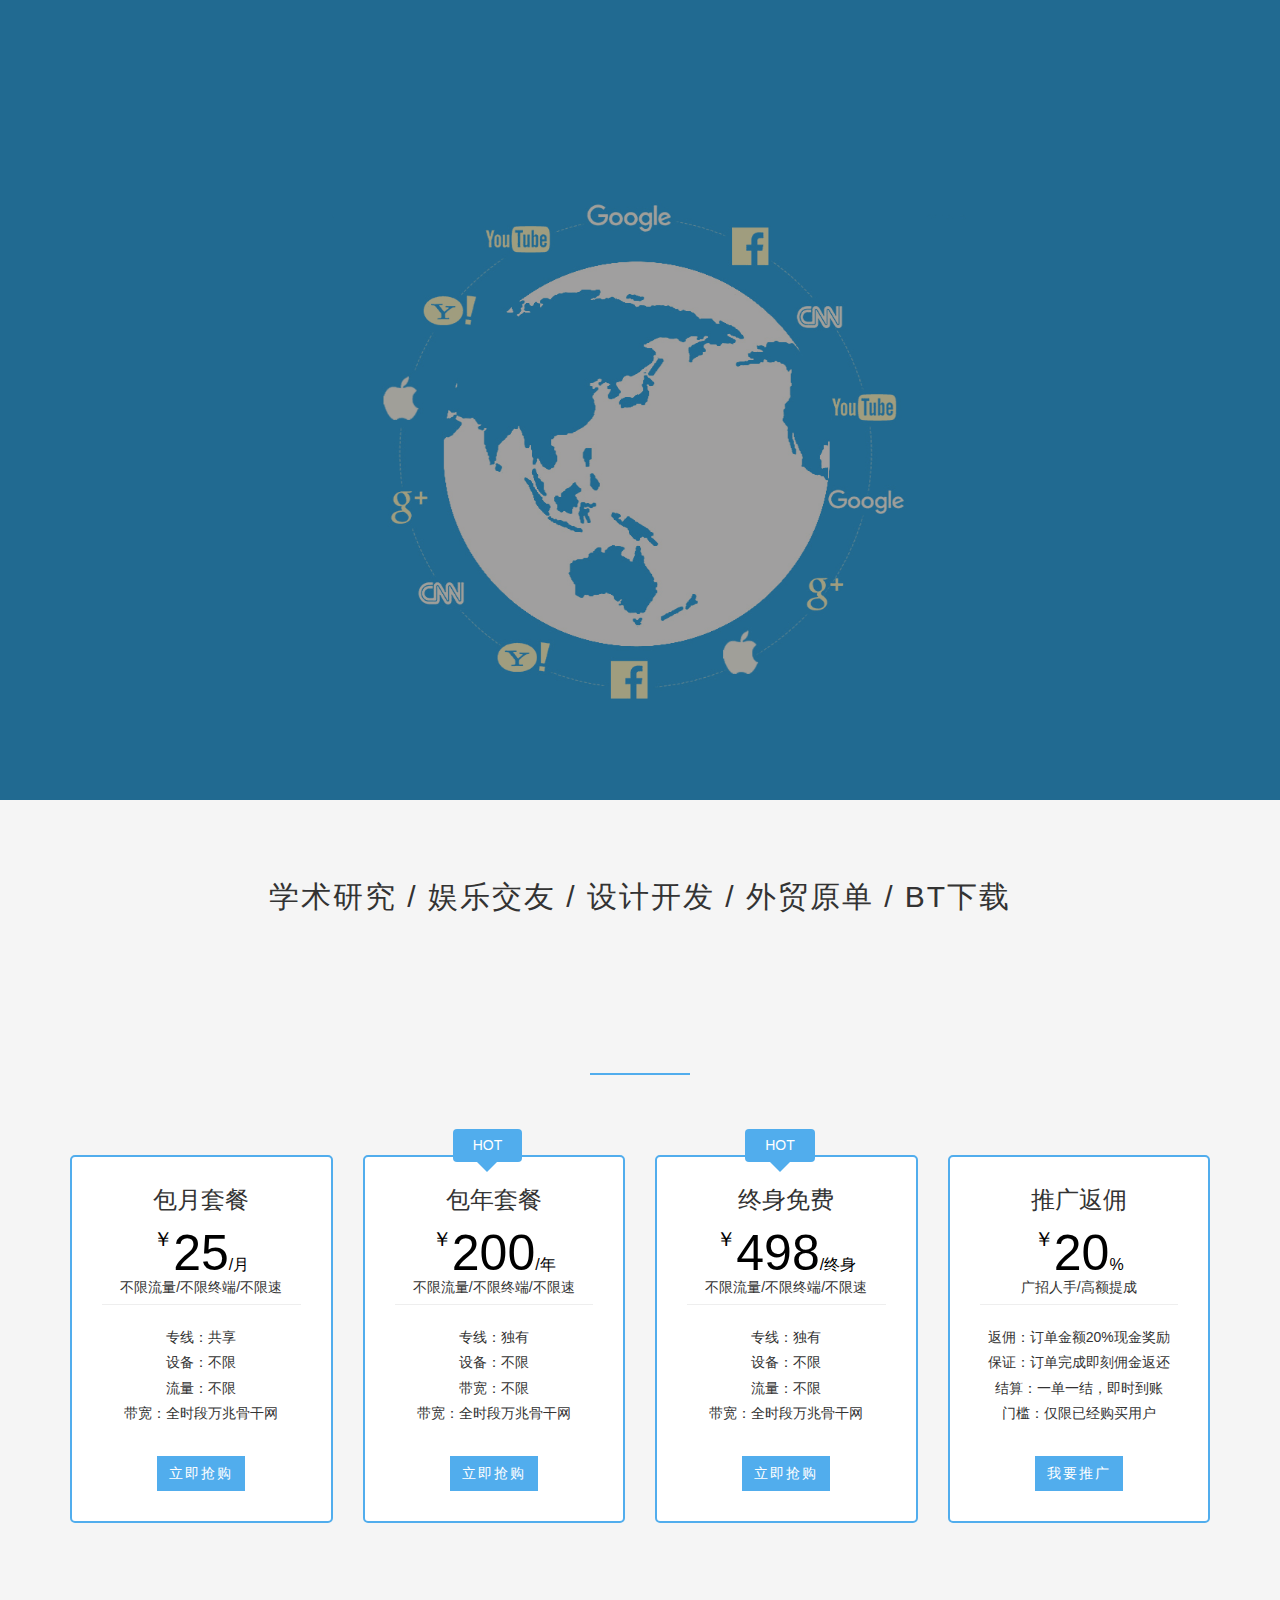
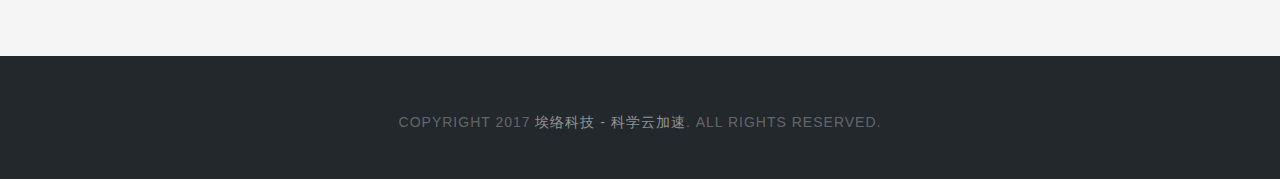
==== index.html @ ebc84da7 "v1.0 release" ====
<!DOCTYPE html>
<html class=" js flexbox canvas canvastext webgl no-touch geolocation postmessage websqldatabase indexeddb hashchange history draganddrop websockets rgba hsla multiplebgs backgroundsize borderimage borderradius boxshadow textshadow opacity cssanimations csscolumns cssgradients cssreflections csstransforms csstransforms3d csstransitions fontface generatedcontent video audio localstorage sessionstorage webworkers applicationcache svg inlinesvg smil svgclippaths"><head><meta http-equiv="Content-Type" content="text/html; charset=UTF-8">
		<title>vbox路由器 - 科学云加速 - 基于IPv6下一代互联网</title>
		
		<meta http-equiv="X-UA-Compatible" content="IE=edge">
        <meta http-equiv="Cache-Control" content="no-transform">  
        <meta http-equiv="Cache-Control" content="no-siteapp">  
		<meta name="viewport" content="width=device-width, initial-scale=1, maximum-scale=1">
		<meta name="description" content="Cool6-科学云加速是由下一代互联网国家工程中心(CFIEC)发起的实验性的IPv6过渡技术测试平台。目的是为了推动IPv6应用落地，充实IPv6资源，加快IPv6过渡步伐。同时也为需要进行IPv6测试的企业和个人提供一个优质和开放的测试环境。">
		<meta name="keywords" content="ipv6,Cool6,Cool6官方,科学云加速,ipv6地址,ipv6是什么,ipv6协议,教育网">
		<link rel="dns-prefetch" href="https://s.w.org/">
<link rel="stylesheet" id="ws_alipay_front_css-css" href="./css/index_files/front.css" type="text/css" media="all">
<link rel="stylesheet" id="animate-style-css" href="./css/index_files/animate.min.css" type="text/css" media="all">
<link rel="stylesheet" id="awesome-style-css" href="./css/index_files/font-awesome.min.css" type="text/css" media="all">
<link rel="stylesheet" id="bootstrap-style-css" href="./css/index_files/bootstrap.min.css" type="text/css" media="all">
<link rel="stylesheet" id="superfish-style-css" href="./css/index_files/superfish.min.css" type="text/css" media="all">
<link rel="stylesheet" id="kratos-style-css" href="./css/index_files/style.css" type="text/css" media="all">
<link rel="stylesheet" id="kratos-diy-style-css" href="./css/index_files/kratos.diy.css" type="text/css" media="all">
			</head>
		<body data-spy="scroll" data-target=".scrollspy">
		<div id="kratos-wrapper">
			<div id="kratos-page">
				<div id="kratos-header">
					<header id="kratos-header-section">
						<div class="container">
							<div class="nav-header">
																																	<a href="index.html">
									<h1 id="kratos-logo-img"><img src="./images/index_files/9fdca9773912b31bc6ab50768618367adbb4e178.png"></h1>
									</a>
																							 <nav id="kratos-primary-menu" class="sf-menu sf-js-enabled sf-arrows" style="touch-action: pan-y;"><ul>
<li class=""><a href="index.html">首页</a></li>
</ul></nav>
							</div>
						</div>
					</header>
				</div><meta name="baidu-site-verification" content="G0FfQV7vOV">

<div class="kratos-start">
	<div class="kratos-overlay"></div>
	<div class="kratos-cover kratos-topimg text-center" style="background-image: url(./images/pic1.png)">
		<div class="desc animate-box fadeInUp animated">
			<h2>IPv6 - 下一代互联网</h2>
			<span>科学上网，全球畅通</span>

		</div>
	</div>
</div>


		<!-- Kratos Projects Over :-)https://support.qq.com/products/7526 -->
				<div id="kratos-host" class="kratos-page-gray">
					<div class="container">
						<div class="row">
							<div class="col-md-8 col-md-offset-2 text-center heading-section">
								<h3>学术研究 / 娱乐交友 / 设计开发 / 外贸原单 / BT下载</h3>
				<!--				<p>COOL6 集成了以下IPv6过渡功能
                            </p><li>IPv4到IPv6接入功能</li>
                            <li>IPv6到IPv4转换功能</li>
                    <p></p>	-->
			<div class="row">
			<div class="col-md-4 col-md-offset-4 text-center animate-box">
				<a href="course.html" class="btn btn-primary1 view-more-1"><sup class="currency"></sup><h1 style="    margin: 0 0 0 0;">详情介绍</h1></a>
			</div>
		</div>
							</div>
						</div>
					</div>
					<div class="container">
						<div class="row">
				
							<div class="col-md-3 col-sm-6 ">
								<div class="price-box popular">
								<!--	<h2 class="pricing-plan">包月套餐</h2>	-->
									<h3>包月套餐</h3>
									<div class="price">
										<sup class="currency">￥</sup>25<small>/月</small>
									</div>
									<p>不限流量/不限终端/不限速</p>
									<hr>
									<ul class="pricing-info">
										<li>专线：共享</li>
										<li>设备：不限</li>
										<li>流量：不限</li>
										<li>带宽：全时段万兆骨干网</li>
									</ul>
									<a target="_blank" rel="nofollow" href="https://item.taobao.com/item.htm?spm=a230r.1.14.1.IlYkfU&id=543770379218&ns=1&abbucket=9#detail" class="btn btn-primary btn-sm">立即抢购</a>
								</div>
								
							</div>
							<div class="clearfix visible-sm-block">
							</div>
							<div class="col-md-3 col-sm-6 ">
								<div class="price-box popular">
									<div class="popular-text">HOT</div>
								<!--	<h3 class="pricing-plan">包年套餐</h3>	-->
									<h3>包年套餐</h3>
									<div class="price">
										<sup class="currency">￥</sup>200<small>/年</small>
									</div>
									<p>不限流量/不限终端/不限速</p>
									<hr>
									<ul class="pricing-info">
										<li>专线：独有</li>
										<li>设备：不限</li>
										<li>带宽：不限</li>
										<li>带宽：全时段万兆骨干网</li>
									</ul>
									<a target="_blank" rel="nofollow" href="https://item.taobao.com/item.htm?spm=a230r.1.14.1.IlYkfU&id=543770379218&ns=1&abbucket=9#detail" class="btn btn-primary btn-sm">立即抢购</a>
								</div>
							</div>
																												<div class="clearfix visible-sm-block">
							</div>
							<div class="col-md-3 col-sm-6 ">
								<div class="price-box popular">
									<div class="popular-text">HOT</div>
							<!--		<h2 class="pricing-plan">终身套餐</h2>	-->
									<h3>终身免费</h3>
									<div class="price">
										<sup class="currency">￥</sup>498<small>/终身</small>
									</div>
									<p>不限流量/不限终端/不限速</p>
									<hr>
									<ul class="pricing-info">
										<li>专线：独有</li>
										<li>设备：不限</li>
										<li>流量：不限</li>
										<li>带宽：全时段万兆骨干网</li>
									</ul>
									<a target="_blank" rel="nofollow" href="https://item.taobao.com/item.htm?spm=a230r.1.14.1.IlYkfU&id=543770379218&ns=1&abbucket=9#detail" class="btn btn-primary btn-sm">立即抢购</a>
								</div>
							</div>
							<div class="col-md-3 col-sm-6 ">
								<div class="price-box popular">
							<!--		<h2 class="pricing-plan">推广返佣</h2>	-->
									<h3>推广返佣</h3>
									<div class="price">
										<sup class="currency">￥</sup>20<small>%</small>
									</div>
									<p>广招人手/高额提成</p>
									<hr>
									<ul class="pricing-info">
										<li>返佣：订单金额20%现金奖励</li>
										<li>保证：订单完成即刻佣金返还</li>
										<li>结算：一单一结，即时到账</li>
										<li>门槛：仅限已经购买用户</li>
									</ul>
									<a target="_blank" rel="nofollow" href="http://wpa.qq.com/msgrd?v=1&amp;uin=88258528&amp;menu=yes" class="btn btn-primary btn-sm">我要推广</a>
								</div>
							</div>
						</div>
					</div>
					<div class="container">
						<div class="row">
							<div class="col-md-8 col-md-offset-2 text-center animate-box">
								<p>* 【所有客户】均可无理由半价退款，退款后也能继续使用到订单过期【退款后不负责售后服务】</p>
							</div>
						</div>
					</div>
				</div>
				<!-- Kratos Host Over :-) -->
				

				<footer>
					<div id="footer">
						<div class="cd-tool visible-lg text-center">
													   							    <a class="cd-top"><span class="fa fa-chevron-up"></span></a>
						</div>
						<div class="container">
							<div class="row">
								<div class="col-md-6 col-md-offset-3 footer-list text-center">
									<p class="kratos-social-icons">
																																																															</p>
									<p>Copyright 2017 <a href="index.html">埃络科技 - 科学云加速</a>. All Rights Reserved.
									</p><p><script src="./js/index_files/hm.js.下载"></script><script>var _hmt = _hmt || [];
(function() {
  var hm = document.createElement("script");
  hm.src = "https://hm.baidu.com/hm.js?20b38b7c99f77949892bb6176f34464e";
  var s = document.getElementsByTagName("script")[0]; 
  s.parentNode.insertBefore(hm, s);
})();</script></p>
								</div>
							</div>
						</div>
					</div>
				</footer>
			</div>
		</div>
		<script type="text/javascript" src="./js/index_files/jquery.js.下载"></script>
<script type="text/javascript" src="./js/index_files/jquery-migrate.min.js.下载"></script>
<script type="text/javascript" src="./js/index_files/front.js.下载"></script>
<script type="text/javascript" src="./js/index_files/widget.js.下载"></script>
<script type="text/javascript" src="./js/index_files/jquery.min.js.下载"></script>
<script type="text/javascript" src="./js/index_files/jquery.easing.min.js.下载"></script>
<script type="text/javascript" src="./js/index_files/jquery.qrcode.min.js.下载"></script>
<script type="text/javascript" src="./js/index_files/modernizr.min.js.下载"></script>
<script type="text/javascript" src="./js/index_files/bootstrap.min.js.下载"></script>
<script type="text/javascript" src="./js/index_files/jquery.waypoints.min.js.下载"></script>
<script type="text/javascript" src="./js/index_files/jquery.stellar.min.js.下载"></script>
<script type="text/javascript" src="./js/index_files/hoverIntent.min.js.下载"></script>
<script type="text/javascript" src="./js/index_files/superfish.js.下载"></script>
<script type="text/javascript" src="./js/index_files/kratos.js.下载"></script>
<script type="text/javascript" src="./js/index_files/kratos.diy.js.下载"></script>
<script type="text/javascript" src="./js/index_files/wp-embed.min.js.下载"></script>
					
</body></html>
---- css/index_files/front.css ----
.ws_alipay_widget_wrap{width:auto;margin:0 auto;padding:0;border:none;text-align:center;position:relative;font-family:微软雅黑,Microsoft YaHei}
.ws_alipay_widget_form, .ws_alipay_widget_show{position:absolute;left:0;top:0;margin:0 auto;padding:0;border:none;text-align:center;background:#F90}
.ws_alipay_widget_form{opacity:0.85}
.ws_alipay_widget_show{display:block;background:none}
.ws_alipay_widget_hide{display:none;background:none}



.ws_alipay_widget_form_wrap{margin:5px}
.ws_alipay_widget_form_wrap p{display:block;margin:0;padding:0}
.ws_alipay_widget_form_wrap p label{display:block;line-height:2em;margin:2px auto;}
.ws_alipay_widget_form_wrap p input{display:block;line-height:2em;margin:2px auto;opacity:1}
.ws_alipay_widget_form_wrap p input.ws_alipay_widget_btn{display:inline}

.ws_alipay_widget_size{font-size:24px;font-weight:bold;color:#B02B5C;margin:0;margin-top:13px}
.ws_alipay_widget_char{font-size:18px;margin:0;margin-top:8px;color:#333;}
---- css/index_files/superfish.min.css ----
/* Superfish */
.sf-menu,.sf-menu *{margin:0;padding:0;list-style:none}.sf-menu li{position:relative}.sf-menu ul{position:absolute;display:none;top:100%;right:0;z-index:99}.sf-menu>li{float:left}.sf-menu li.sfHover>ul,.sf-menu li:hover>ul{display:block}.sf-menu a{display:block;position:relative}.sf-menu ul ul{top:0;left:100%}.sf-menu{float:left;margin-bottom:1em}.sf-menu ul{box-shadow:2px 2px 6px rgba(0,0,0,.2);min-width:12em}.sf-menu a{border-left:1px solid #fff;border-top:1px solid #dFeEFF;border-top:1px solid rgba(255,255,255,.5);padding:.75em 1em;text-decoration:none;zoom:1}.sf-menu a{color:#13a}.sf-menu li{background:#BDD2FF;white-space:nowrap;-webkit-transition:background .2s;transition:background .2s}.sf-menu ul li{background:#AABDE6}.sf-menu ul ul li{background:#9AAEDB}.sf-menu li.sfHover,.sf-menu li:hover{background:#CFDEFF;-webkit-transition:none;transition:none}.sf-arrows .sf-with-ul{padding-right:2.5em}.sf-arrows .sf-with-ul:after{content:'';position:absolute;top:50%;right:1em;margin-top:-3px;height:0;width:0;border:5px solid transparent;border-top-color:#dFeEFF;border-top-color:rgba(255,255,255,.5)}.sf-arrows>.sfHover>.sf-with-ul:after,.sf-arrows>li:hover>.sf-with-ul:after,.sf-arrows>li>.sf-with-ul:focus:after{border-top-color:#fff}.sf-arrows ul .sf-with-ul:after{margin-top:-5px;border-color:transparent;border-left-color:#dFeEFF;border-left-color:rgba(255,255,255,.5)}.sf-arrows ul .sfHover>.sf-with-ul:after,.sf-arrows ul li:hover>.sf-with-ul:after,.sf-arrows ul li>.sf-with-ul:focus:after{border-left-color:#fff}
---- css/index_files/style.css ----
/*
Theme Name: Kratos
Theme URI: https://www.vtrois.com/theme-kratos.html
Author: Vtrois
Author URI: https://www.vtrois.com/
Description: Kratos 是一款专注于个人博客的主题，提供了一套可自定义的积木式页面配置组件，可以通过使用小工具、导航、社交组件、站点标识、自定颜色等来个性化你的站点。
Version: 2.5.3
License: GNU General Public License v2 or later
License URI: http://www.gnu.org/licenses/gpl-2.0.html
Tags: 简约, 紧凑, 优雅, 情怀, 多栏, 自适应, 响应式, 小工具, 灵活顶部, 主题选项, 打赏组件, 收录优化, 文章分享, 轮播图片, 邮件功能, 社交组件, 广告栏目, 特色图像, 随动边栏, 嵌套评论, 页脚挂件, 自定义边栏, 自定义颜色, 自定义背景, 自定义布局
*/
@charset "UTF-8";

body {
	font-family: "Helvetica Neue",Helvetica,Arial,"PingFang SC","Hiragino Sans GB","Microsoft YaHei","WenQuanYi Micro Hei",sans-serif;
	line-height: 1.8;
	font-size: 16px;
	background: #f5f5f5;
	color: #848484;
	font-weight: 300;
	overflow-x: hidden
}

body.kratos-offcanvas {
	overflow: hidden
}

a {
	color: #51aded;
	-webkit-transition: .5s;
	-o-transition: .5s;
	transition: .5s
}

a:hover {
	text-decoration: none;
	color: #51aded!important
}

a:focus {
	outline: 0;
	text-decoration: none
}

ol,p,ul {
	margin-bottom: 1em;
	font-size: 16px;
	color: #333;
	font-family: "Helvetica Neue",Helvetica,Arial,"PingFang SC","Hiragino Sans GB","Microsoft YaHei","WenQuanYi Micro Hei",sans-serif
}

h1,h2,h3,h4,h5,h6 {
	color: #333;
	font-family: "Helvetica Neue",Helvetica,Arial,"PingFang SC","Hiragino Sans GB","Microsoft YaHei","WenQuanYi Micro Hei",sans-serif;
	font-weight: 400;
	margin: 0 0 30px 0
}

cite {
	font-style: normal
}

@media screen and (max-width:768px) {
	h1 {
		font-size: 25px!important
	}
}

.kratos-post-meta,footer p {
	font-family: "Helvetica Neue",Helvetica,Arial,"PingFang SC","Hiragino Sans GB","Microsoft YaHei","WenQuanYi Micro Hei",sans-serif
}

figure {
	margin-bottom: 2em
}

::-webkit-selection {
	color: #fcfcfc;
	background: #51aded
}

::-moz-selection {
	color: #fcfcfc;
	background: #51aded
}

::selection {
	background: #262a30;
	color: #fcfcfc
}

blockquote {
	margin: 12px 0;
	border-left: 5px solid #080808;
	padding: 4px 0 5px 10px;
	background: #f1f1f1
}

blockquote p:only-child {
	font-size: 16px;
	color: #080808
}

code {
	padding: 2px 4px;
	font-size: 90%;
	color: #333;
	background-color: #f8f8f8;
	border-radius: 0;
	border: 1px solid #E1E1E1;
	margin: 0 5px
}

cite {
	font-style: normal
}

.alert,.btn,.progress,pre {
	border-radius: 0
}

mark {
	padding: .4px 4px;
	background-color: #9e9e9e;
	color: #000
}

kbd {
	padding: 1px 6px;
	background-color: #6c6c6c
}

article a {
	color: #333
}

table,table tbody tr th {
	text-align: center!important
}

.panel-body {
	color: #000
}

.panel,.panel-heading {
	border-radius: 0
}

.panel-danger {
	border-color: #e15554
}

.panel-success {
	border-color: #3bb273
}

.panel-info {
	border-color: #4d9de0
}

.panel-pwd {
	border: none;
	box-shadow: none
}

.panel-warning {
	border-color: #ffc320
}

.panel-warning>.panel-heading {
	border-color: #ffc320;
	background-color: #ffc320;
	color: #fff
}

.panel-info>.panel-heading {
	border-color: #4d9de0;
	background-color: #4d9de0;
	color: #fff
}

.panel-success>.panel-heading {
	border-color: #3bb273;
	background-color: #3bb273;
	color: #fff
}

.panel-danger>.panel-heading {
	border-color: #e15554;
	background-color: #e15554;
	color: #fff
}

.alert-success {
	border-color: #3bb273;
	background-color: #3bb273;
	color: #fff
}

.alert-danger {
	border-color: #e15554;
	background-color: #e15554;
	color: #fff
}

.alert-info {
	border-color: #4d9de0;
	background-color: #4d9de0;
	color: #fff
}

.alert-warning {
	border-color: #ffc320;
	background-color: #ffc320;
	color: #fff
}

.btn-primary {
	border-color: #51aded;
	background-color: #51aded;
	color: #fff
}

.btn-primary:hover {
	border-color: #15b9fa;
	background-color: #15b9fa;
	color: #fff
}

.btn-primary:active,.btn-primary:active:focus,.btn-primary:active:hover,.btn-primary:focus {
	border-color: #0895cb;
	background-color: #0895cb;
	color: #fff
}

.pagination>.active>a,.pagination>.active>a:focus,.pagination>.active>a:hover {
	border-color: #51aded;
	background-color: #51aded;
	color: #fff!important
}

.pagination>li:first-child>a {
	border-bottom-left-radius: 0;
	border-top-left-radius: 0
}

.pagination>li:last-child>a {
	border-top-right-radius: 0;
	border-bottom-right-radius: 0
}

.pagination>li>a {
	color: #333
}

.next,.pagination .next,.prev {
	font-family: Hiragino Sans GB,Microsoft Yahei,Arial,sans-serif
}

.pagination>li>a:focus,.pagination>li>a:hover {
	border-color: #51aded;
	background-color: #fff;
	color: #333
}

.pagination li a {
	width: 35px
}

.pagination li:not(:first-child) {
	margin-left: 3px
}

.post-pwd {
	width: 55%
}

.alert,.panel,.panel-group .panel,.progress {
	border-radius: 0
}

.alert a,.alert a:hover {
	color: #fff!important
}

.panel-heading {
	border-top-left-radius: 0;
	border-top-right-radius: 0
}

#wpadminbar {
	position: fixed
}

.pagination {
	margin: 23px 0 7px
}

.pagination li a {
	width: 35px;
	margin-left: 6px;
	box-shadow: 0 1px 2px rgba(0,0,0,.1);
	border: none
}

.pagination>li:last-child>a,.pagination>li:last-child>span {
	border-top-right-radius: 0;
	border-bottom-right-radius: 0
}

.pagination>li:first-child>a,.pagination>li:first-child>span {
	border-top-left-radius: 0;
	border-bottom-left-radius: 0
}

.pagination>.active>a,.pagination>.active>a:focus,.pagination>.active>a:hover {
	border-color: #51aded;
	background-color: #51aded;
	color: #fff!important
}

.pagination>li>a:focus,.pagination>li>a:hover {
	border-color: #51aded;
	background-color: #51aded;
	color: #fff!important
}

#kratos-blog,#kratos-host,#kratos-photos,#kratos-projects {
	padding: 5em 0 3em
}

#kratos-blog-post {
	padding: 2em 0 2em
}

#kratos-blog-post p .aligncenter {
	display: block;
	margin-left: auto;
	margin-right: auto
}

#kratos-blog-post .table-bordered {
	border: 1px solid #ddd
}

#kratos-blog-post .kratos-post-content ul .edit-li {
	list-style: url(images/ul-li.png) outside circle
}

.kratos-post-content {
	word-break: break-all;
	word-wrap: break-word
}

#kratos-subscribe {
	background: #f9f9f9;
	padding: 3em 0
}

@media screen and (max-width:768px) {
	#kratos-blog,#kratos-host,#kratos-photos,#kratos-projects {
		padding: 4em 0 3em
	}

	#kratos-blog-post {
		padding: 2em 0 1em
	}
}

.kratos-page-default {
	background: #fff
}

.kratos-page-gray {
	background: rgba(0,0,0,.04)
}

#kratos-header {
	position: relative;
	margin-bottom: 0;
	z-index: 5
}

.kratos-cover,.kratos-start {
	position: relative;
	height: 800px
}

.kratos-cover.kratos-hero-2,.kratos-start.kratos-hero-2 {
	height: 300px
}

@media screen and (max-width:768px) {
	.kratos-cover.kratos-hero-2,.kratos-start.kratos-hero-2 {
		height: 250px
	}
}

.kratos-start.kratos-post-header {
	height: 100px
}

.kratos-cover.kratos-hero-2 .kratos-overlay,.kratos-start.kratos-hero-2 .kratos-overlay {
	position: absolute!important;
	width: 100%;
	top: 0;
	left: 0;
	bottom: 0;
	right: 0;
	z-index: 1;
	background: rgba(66,64,64,.2)
}

.kratos-overlay {
	position: absolute!important;
	width: 100%;
	top: 0;
	left: 0;
	bottom: 0;
	right: 0;
	z-index: 1;
	background: rgba(66,64,64,.5)
}

.kratos-cover {
	background-size: cover;
	position: relative;
	background-position: center center
}

@media screen and (max-width:768px) {
	.kratos-cover {
		height: inherit;
		padding: 3em 0
	}
}

.kratos-cover .btn {
	padding: 1em 5em;
	opacity: .9
}

.kratos-cover.kratos-cover_2 {
	height: 300px
}

@media screen and (max-width:768px) {
	.kratos-cover.kratos-cover_2 {
		height: 250px;
		padding: 3em 0
	}
}

.kratos-cover .desc {
	top: 50%;
	position: absolute;
	width: 100%;
	margin-top: -90px;
	z-index: 2;
	color: #fff;
	text-shadow: 2px 2px 2px #666
}

.kratos-cover .desc2 {
	margin-top: -30px
}

@media screen and (max-width:768px) {
	.kratos-cover .desc {
		padding-left: 15px;
		padding-right: 15px
	}

	.kratos-cover .desc2 {
		margin-top: -15px
	}
}

.kratos-cover .desc h2 {
	color: #fff;
	text-transform: none;
	font-size: 60px;
	margin-bottom: 10px
}

@media screen and (max-width:768px) {
	.kratos-cover .desc h2 {
		font-size: 30px
	}
}

.kratos-cover .desc p,.kratos-cover .desc span {
	display: block;
	color: #fff;
	margin-bottom: 30px;
	font-size: 25px;
	letter-spacing: 1px
}

@media screen and (max-width:768px) {
	.kratos-cover .desc p,.kratos-cover .desc span {
		font-size: 21px
	}
}

.kratos-cover .desc span a {
	color: #fff
}

.kratos-cover .desc span a:focus,.kratos-cover .desc span a:hover {
	color: #fff!important
}

.kratos-cover .desc span a:focus.btn,.kratos-cover .desc span a:hover.btn {
	border: 2px solid #fff!important;
	background: 0 0!important
}

.kratos-cover .desc span a.kratos-site-name {
	padding-bottom: 2px;
	border-bottom: 1px solid rgba(255,255,255,.7)
}

.sf-menu {
	margin: 0!important
}

.sf-menu {
	float: right
}

.sf-menu ul {
	box-shadow: none;
	border: transparent;
	min-width: 10em
}

.sf-menu a {
	color: #fff;
	padding: .75em 1em!important;
	font-weight: 400;
	border-left: none;
	border-top: none;
	border-top: none;
	text-decoration: none;
	zoom: 1;
	font-size: 17px;
	border-bottom: none!important
}

.sf-menu a:focus,.sf-menu a:hover {
	color: #fff!important
}

.sf-menu li.current-menu-item a:focus,.sf-menu li.current-menu-item a:hover {
	color: #fff
}

.sf-menu li,.sf-menu li.sfHover,.sf-menu li:hover,.sf-menu ul li,.sf-menu ul ul li {
	background: 0 0
}

.sf-menu ul li a,.sf-menu ul ul li a {
	text-transform: none;
	padding: .25em 1em!important;
	letter-spacing: 1px
}

.sf-menu li.current-menu-item a,.sf-menu li.sfHover a,.sf-menu li:hover a,.sf-menu ul li.sfHover a,.sf-menu ul li:hover a {
	color: #fff
}

.sf-menu ul li.sfHover,.sf-menu ul li:hover {
	background: 0 0
}

.sf-menu ul li {
	background: 0 0
}

.sf-arrows .sf-with-ul {
	padding-right: 2.5em
}

.sf-arrows .sf-with-ul:after {
	content: '';
	position: absolute;
	top: 50%;
	right: 1em;
	margin-top: -3px;
	height: 0;
	width: 0;
	border: 5px solid transparent;
	border-top-color: #ccc
}

.sf-arrows>.sfHover>.sf-with-ul:after,.sf-arrows>li:hover>.sf-with-ul:after,.sf-arrows>li>.sf-with-ul:focus:after {
	border-top-color: #ccc
}

.sf-arrows ul .sf-with-ul:after {
	margin-top: -5px;
	margin-right: -3px;
	border-color: transparent;
	border-left-color: #ccc
}

.sf-arrows ul .sfHover>.sf-with-ul:after,.sf-arrows ul li:hover>.sf-with-ul:after,.sf-arrows ul li>.sf-with-ul:focus:after {
	border-left-color: #ccc
}

#kratos-header-section {
	padding: 0;
	position: absolute;
	top: 0;
	left: 0;
	width: 100%;
	z-index: 2
}

#kratos-header-section .sub-menu {
	padding: 10px 7px 10px;
	background: #fff;
	left: -26px;
	-webkit-border-radius: 5px;
	-moz-border-radius: 5px;
	-ms-border-radius: 5px;
	border-radius: 0;
	-webkit-box-shadow: 0 5px 15px rgba(0,0,0,.15);
	-moz-box-shadow: 0 5px 15px rgba(0,0,0,.15);
	-ms-box-shadow: 0 5px 15px rgba(0,0,0,.15);
	-o-box-shadow: 0 5px 15px rgba(0,0,0,.15);
	box-shadow: 0 5px 15px rgba(0,0,0,.15)
}

#kratos-header-section .sub-menu>li>.sub-menu {
	left: 100%
}

#kratos-header-section .sub-menu:before {
	position: absolute;
	top: -9px;
	left: 20px;
	width: 0;
	height: 0;
	content: ''
}

#kratos-header-section .sub-menu:after {
	position: absolute;
	top: -8px;
	left: 71px;
	width: 0;
	height: 0;
	border-right: 8px solid transparent;
	border-bottom: 8px solid #fff;
	border-bottom: 8px solid #fff;
	border-left: 8px solid transparent;
	content: ''
}

#kratos-header-section .sub-menu a {
	letter-spacing: 0;
	padding: 0 15px;
	font-size: 15px;
	line-height: 34px;
	color: #848484!important;
	text-transform: none;
	background: 0 0
}

#kratos-header-section .sub-menu a:hover {
	color: #51aded!important
}

#kratos-header-section .sub-menu li a {
	text-align: center
}

.nav-header {
	position: relative;
	float: left;
	width: 100%
}

#kratos-logo {
	position: relative;
	z-index: 2;
	font-size: 28px;
	text-transform: none;
	margin-top: 37px;
	font-weight: 300;
	float: left
}

#kratos-logo-img {
	position: relative;
	z-index: 2;
	font-size: 28px;
	text-transform: none;
	margin-top: 17px;
	font-weight: 300;
	float: left
}

#kratos-logo-img img {
	width: 200px
}

#kratos-logo span {
	font-weight: 700
}

@media screen and (max-width:768px) {
	#kratos-logo {
		width: 100%;
		float: none;
		text-align: center
	}

	#kratos-logo-img {
		float: none;
		text-align: center
	}
}

#kratos-logo a {
	color: #fff
}

#kratos-logo a:focus,#kratos-logo a:hover {
	color: #fff!important;
	text-decoration: none
}

#kratos-menu-wrap {
	position: relative;
	z-index: 2;
	display: block;
	float: right;
	margin-top: 22px
}

#kratos-menu-wrap .sf-menu a {
	padding: 1em .75em
}

#kratos-primary-menu>li>.sf-with-ul:after {
	border: none!important;
	font-family: icomoon;
	speak: none;
	font-style: normal;
	font-weight: 400;
	font-variant: normal;
	text-transform: none;
	line-height: 1;
	-webkit-font-smoothing: antialiased;
	-moz-osx-font-smoothing: grayscale;
	position: absolute;
	float: right;
	margin-right: -6px;
	font-size: 20px;
	top: 50%;
	margin-top: -9px;
	font-family: FontAwesome;
	content: "\f107";
	color: #fff
}

#kratos-primary-menu>li>ul li {
	position: relative
}

#kratos-primary-menu>li>ul li>.sf-with-ul:after {
	border: none!important;
	font-family: icomoon;
	speak: none;
	font-style: normal;
	font-weight: 400;
	font-variant: normal;
	text-transform: none;
	line-height: 1;
	-webkit-font-smoothing: antialiased;
	-moz-osx-font-smoothing: grayscale;
	position: absolute;
	float: right;
	margin-right: 10px;
	top: 15px;
	font-size: 20px;
	font-family: FontAwesome;
	content: "\f105";
	color: rgba(0,0,0,.5)
}

#kratos-primary-menu .kratos-sub-menu {
	padding: 10px 7px 10px;
	background: #fff;
	left: 0;
	-webkit-border-radius: 5px;
	-moz-border-radius: 5px;
	-ms-border-radius: 5px;
	border-radius: 5px;
	-webkit-box-shadow: 0 5px 15px rgba(0,0,0,.15);
	-moz-box-shadow: 0 5px 15px rgba(0,0,0,.15);
	-ms-box-shadow: 0 5px 15px rgba(0,0,0,.15);
	-o-box-shadow: 0 5px 15px rgba(0,0,0,.15);
	box-shadow: 0 5px 15px rgba(0,0,0,.15)
}

#kratos-primary-menu .kratos-sub-menu>li>.kratos-sub-menu {
	left: 100%
}

#kratos-primary-menu .kratos-sub-menu:before {
	position: absolute;
	top: -9px;
	left: 20px;
	width: 0;
	height: 0;
	content: ''
}

#kratos-primary-menu .kratos-sub-menu:after {
	position: absolute;
	top: -8px;
	left: 21px;
	width: 0;
	height: 0;
	border-right: 8px solid transparent;
	border-bottom: 8px solid #fff;
	border-bottom: 8px solid #fff;
	border-left: 8px solid transparent;
	content: ''
}

#kratos-primary-menu .sub-menu .sub-menu:before {
	top: 6px;
	left: 100%
}

#kratos-primary-menu .sub-menu .sub-menu:after {
	top: 7px;
	right: 100%;
	border: none!important
}

.site-header.has-image #primary-menu .sub-menu {
	border-color: #ebebeb;
	-webkit-box-shadow: 0 5px 15px 4px rgba(0,0,0,.09);
	-moz-box-shadow: 0 5px 15px 4px rgba(0,0,0,.09);
	-ms-box-shadow: 0 5px 15px 4px rgba(0,0,0,.09);
	-o-box-shadow: 0 5px 15px 4px rgba(0,0,0,.09);
	box-shadow: 0 5px 15px 4px rgba(0,0,0,.09)
}

.site-header.has-image #primary-menu .sub-menu:before {
	display: none
}

#kratos-primary-menu .kratos-sub-menu a {
	letter-spacing: 0;
	padding: 0 15px;
	font-size: 18px;
	line-height: 34px;
	color: #575757!important;
	text-transform: none;
	background: 0 0
}

#kratos-primary-menu .kratos-sub-menu a:hover {
	color: #51aded!important
}

article a {
	color: #333
}

#slide {
	margin-bottom: 20px
}

#slide .carousel-indicators li {
	margin: 1px 5px
}

#slide .carousel-inner>.item>img,.carousel-inner>.item>a>img {
	width: 100%
}

#slide .carousel-control.left,.carousel-control.right {
	background: 0 0;
	background-image: none;
	filter: none
}

.heading-section {
	padding-bottom: 1em;
	margin-bottom: 5em
}

.heading-section:after {
	position: absolute;
	content: '';
	bottom: 0;
	left: 50%;
	width: 100px;
	margin-left: -50px;
	height: 2px;
	background: #51aded
}

.heading-section h3 {
	font-size: 30px;
	letter-spacing: 2px;
	text-transform: uppercase;
	position: relative
}

#kratos-photos .kratos-lead {
	font-size: 50px;
	font-weight: 300;
	color: #484c50;
	margin-bottom: 10px
}

@media screen and (max-width:768px) {
	#kratos-photos .kratos-lead {
		font-size: 35px
	}
}

#kratos-photos .kratos-sub-lead {
	font-size: 18px;
	line-height: 32px;
	font-weight: 300
}

#kratos-photos .kratos-photos-item {
	display: block;
	width: 100%;
	position: relative;
	background: #fff;
	overflow: hidden;
	z-index: 9;
	margin-bottom: 30px;
	-webkit-box-shadow: 0 3px 8px 0 rgba(0,0,0,.1);
	-moz-box-shadow: 0 3px 8px 0 rgba(0,0,0,.1);
	-ms-box-shadow: 0 3px 8px 0 rgba(0,0,0,.1);
	-o-box-shadow: 0 3px 8px 0 rgba(0,0,0,.1);
	box-shadow: 0 3px 8px 0 rgba(0,0,0,.1);
	-webkit-border-radius: 7px;
	-moz-border-radius: 7px;
	-ms-border-radius: 7px;
	border-radius: 7px;
	-webkit-transition: .3s;
	-o-transition: .3s;
	transition: .3s
}

#kratos-photos .kratos-photos-item img {
	z-index: 8;
	opacity: 1;
	-webkit-transition: .3s;
	-o-transition: .3s;
	transition: .3s
}

#kratos-photos .kratos-photos-item .kratos-text {
	padding: 30px 10px 10px 20px;
	text-align: center
}

#kratos-photos .kratos-photos-item .kratos-text h2,#kratos-photos .kratos-photos-item .kratos-text span {
	text-decoration: none!important
}

#kratos-photos .kratos-photos-item .kratos-text h2 {
	font-size: 18px;
	font-weight: 700;
	margin: 0 0 10px 0;
	color: #484c50
}

#kratos-photos .kratos-photos-item .kratos-text span {
	color: #b3b3b3;
	font-size: 16px;
	font-weight: 400
}

#kratos-photos .kratos-photos-item .kratos-text p {
	color: #85919d;
	font-size: 1em;
	-webkit-transition: .5s;
	-o-transition: .5s;
	transition: .5s
}

#kratos-photos .kratos-photos-item:focus,#kratos-photos .kratos-photos-item:hover {
	-webkit-box-shadow: 0 3px 20px 0 rgba(0,0,0,.1);
	-moz-box-shadow: 0 3px 20px 0 rgba(0,0,0,.1);
	-ms-box-shadow: 0 3px 20px 0 rgba(0,0,0,.1);
	-o-box-shadow: 0 3px 20px 0 rgba(0,0,0,.1);
	box-shadow: 0 3px 20px 0 rgba(0,0,0,.1);
	text-decoration: none
}

#kratos-photos .kratos-photos-item:focus img,#kratos-photos .kratos-photos-item:hover img {
	opacity: .7
}

#kratos-photos .kratos-photos-item:focus h2,#kratos-photos .kratos-photos-item:focus span,#kratos-photos .kratos-photos-item:hover h2,#kratos-photos .kratos-photos-item:hover span {
	text-decoration: none!important
}

#kratos-photos .kratos-photos-item:focus p,#kratos-photos .kratos-photos-item:hover p {
	color: #484c50
}

#kratos-projects .kratos-label {
	display: block
}

#kratos-projects .kratos-lead {
	font-size: 50px;
	font-weight: 300;
	color: #484c50;
	margin-bottom: 40px
}

@media screen and (max-width:768px) {
	#kratos-projects .kratos-lead {
		font-size: 35px
	}
}

#kratos-projects .kratos-feature {
	clear: both;
	margin-bottom: 20px;
	float: left;
	width: 100%
}

#kratos-projects .kratos-feature h3 {
	font-size: 24px;
	color: #484c50;
	margin-bottom: 10px;
	font-weight: 300
}

#kratos-projects .kratos-btn-action {
	width: 100%;
	float: left
}

@media screen and (max-width:992px) {
	#kratos-projects .kratos-btn-action {
		width: 100%;
		text-align: center
	}

	#kratos-projects .kratos-feature-image img {
		max-width: 100%
	}
}

#kratos-host .price-box {
	background: #fff;
	border: 2px solid #ECEEF0;
	text-align: center;
	font-size: 14px;
	padding: 30px;
	margin-bottom: 40px;
	position: relative;
	-webkit-border-radius: 5px;
	-moz-border-radius: 5px;
	-ms-border-radius: 5px;
	border-radius: 5px
}

#kratos-host .price-box p {
	font-size: 14px
}

#kratos-host .price-box a:hover {
	text-decoration: none!important;
	color: #fff!important
}

#kratos-host .price-box.popular {
	border: 2px solid #51aded
}

#kratos-host .price-box.popular .popular-text {
	top: 0;
	left: 55%;
	margin-left: -54px;
	margin-top: -2em;
	position: absolute;
	padding: 4px 20px;
	background: #51aded;
	color: #fff;
	-webkit-border-radius: 4px;
	-moz-border-radius: 4px;
	-ms-border-radius: 4px;
	border-radius: 4px
}

#kratos-host .price-box.popular .popular-text:after {
	content: "";
	position: absolute;
	top: 100%;
	left: 50%;
	margin-left: -10px;
	border-top: 10px solid #000;
	border-top-color: #51aded;
	border-left: 10px solid transparent;
	border-right: 10px solid transparent
}

#kratos-host .pricing-plan {
	margin: 0 0 30px 0;
	padding: 0;
	font-size: 15px;
	letter-spacing: 2px;
	text-transform: uppercase;
	font-weight: 700
}

#kratos-host .price {
	font-size: 50px;
	color: #000;
	line-height: 20px
}

#kratos-host hr {
	margin-top: -10px
}

#kratos-host .price .currency {
	font-size: 20px;
	top: -1.2em
}

#kratos-host .price small {
	font-size: 16px
}

#kratos-host .pricing-info {
	padding: 0;
	margin: 0 0 30px 0
}

#kratos-host .pricing-info li {
	padding: 0;
	margin: 0;
	list-style: none;
	font-size: 14px;
	text-align: center
}

#kratos-faqs .kratos-faq-list {
	margin: 0;
	padding: 0
}

#kratos-faqs .kratos-faq-list li {
	margin: 0 0 40px 0;
	padding: 0;
	line-height: 24px;
	list-style: none
}

@media screen and (max-width:768px) {
	#kratos-faqs .kratos-faq-list li {
		margin: 0 0 20px 0
	}
}

#kratos-faqs .kratos-faq-list li h2 {
	font-size: 30px;
	font-weight: 300;
	margin-bottom: 15px
}

@media screen and (max-width:768px) {
	#kratos-faqs .kratos-faq-list li h2 {
		font-size: 26px
	}
}

#kratos-contact .contact-info {
	margin: 0;
	padding: 0
}

#kratos-contact .contact-info li {
	list-style: none;
	margin: 0 0 20px 0;
	position: relative;
	padding-left: 40px
}

#kratos-contact .contact-info li i {
	position: absolute;
	top: .3em;
	left: 0;
	font-size: 22px;
	color: rgba(0,0,0,.3)
}

#kratos-contact .contact-info li a {
	font-weight: 400!important;
	color: rgba(0,0,0,.3)
}

#kratos-contact .form-control {
	-webkit-box-shadow: none;
	-moz-box-shadow: none;
	-ms-box-shadow: none;
	-o-box-shadow: none;
	box-shadow: none;
	border: none;
	border: 1px solid rgba(0,0,0,.1);
	font-size: 18px;
	font-weight: 400;
	-webkit-border-radius: 0;
	-moz-border-radius: 0;
	-ms-border-radius: 0;
	border-radius: 0
}

#kratos-contact .form-control:active,#kratos-contact .form-control:focus {
	border-bottom: 1px solid rgba(0,0,0,.5)
}

#kratos-contact input[type=text] {
	height: 50px
}

#kratos-contact .form-group {
	margin-bottom: 30px
}

.kratos-testimonial {
	position: relative;
	background: #fff;
	padding: 4em 0;
	border-radius: 5px;
	-webkit-box-shadow: 0 18px 88px -22px rgba(0,0,0,.58);
	-moz-box-shadow: 0 18px 88px -22px rgba(0,0,0,.58);
	box-shadow: 0 18px 88px -22px rgba(0,0,0,.58)
}

@media screen and (max-width:768px) {
	.kratos-testimonial {
		border-right: 0;
		margin-bottom: 80px
	}
}

.kratos-testimonial h2 {
	font-size: 16px;
	letter-spacing: 2px;
	text-transform: uppercase;
	font-weight: 700;
	margin-bottom: 50px
}

.kratos-testimonial figure {
	position: absolute;
	top: -50px;
	left: 50%;
	margin-left: -44px;
	margin-bottom: 20px;
	background-size: cover
}

.kratos-testimonial figure img {
	width: 88px;
	height: 88px;
	border: 10px solid #fff;
	background-size: cover;
	-webkit-border-radius: 50%;
	-moz-border-radius: 50%;
	-ms-border-radius: 50%;
	border-radius: 50%
}

.kratos-testimonial blockquote {
	border: none;
	margin-bottom: 20px
}

.kratos-testimonial blockquote p {
	font-style: italic;
	font-size: 26px;
	line-height: 1.6em;
	color: #555
}

#kratos-blog .kratos-post {
	float: left;
	width: 100%;
	background: #fff;
	position: relative;
	margin-bottom: 30px;
	-webkit-box-shadow: 0 0 20px #DFDFDF;
	-moz-box-shadow: 0 0 20px #DFDFDF;
	-ms-box-shadow: 0 0 20px #DFDFDF;
	-o-box-shadow: 0 0 20px #DFDFDF;
	box-shadow: 0 0 20px #DFDFDF;
	-webkit-border-radius: 7px;
	-moz-border-radius: 7px;
	-ms-border-radius: 7px;
	border-radius: 7px;
	-webkit-transition: all .3s ease;
	-moz-transition: all .3s ease;
	-ms-transition: all .3s ease;
	-o-transition: all .3s ease;
	transition: all .3s ease
}

#kratos-blog .kratos-post img {
	-webkit-transition: all .5s ease;
	-moz-transition: all .5s ease;
	-ms-transition: all .5s ease;
	-o-transition: all .5s ease;
	transition: all .5s ease
}

#kratos-blog .kratos-post:focus img,#kratos-blog .kratos-post:hover img {
	-webkit-transform: scale(1.1);
	-moz-transform: scale(1.1);
	-o-transform: scale(1.1);
	-ms-transform: scale(1.1);
	transform: scale(1.1)
}

#kratos-blog .kratos-post .kratos-post-image {
	position: relative;
	overflow: hidden;
	border-top-right-radius: 7px;
	border-top-left-radius: 7px
}

#kratos-blog .kratos-post .kratos-post-image .kratos-overlay {
	z-index: 1;
	background: rgba(0,0,0,.3);
	position: absolute;
	top: 0;
	bottom: 0;
	left: 0;
	right: 0
}

#kratos-blog .kratos-post .kratos-post-image .kratos-category {
	margin: 10px 0 0 15px;
	float: left;
	z-index: 2;
	position: absolute
}

#kratos-blog .kratos-post .kratos-post-image .kratos-category>a {
	font-size: 10px;
	padding: 2px 10px;
	line-height: 1.5;
	text-transform: uppercase;
	color: #fff;
	border: 1px solid #f2f2f2;
	margin: 0 4px 4px 0;
	-webkit-border-radius: 30px;
	-moz-border-radius: 30px;
	-ms-border-radius: 30px;
	border-radius: 30px;
	display: -moz-inline-stack;
	display: inline-block;
	zoom: 1
}

#kratos-blog .kratos-post .kratos-post-image .kratos-category>a:hover {
	color: #fff!important;
	background: #51aded;
	border: 1px solid #51aded
}

#kratos-blog .kratos-post .kratos-post-image .kratos-category>a:active,#kratos-blog .kratos-post .kratos-post-image .kratos-category>a:focus,#kratos-blog .kratos-post .kratos-post-image .kratos-category>a:hover {
	text-decoration: none
}

#kratos-blog .kratos-post .kratos-post-text {
	padding: 20px
}

#kratos-blog .kratos-post .kratos-post-text h3 {
	font-size: 17px;
	margin-bottom: 15px;
	font-weight: 700
}

#kratos-blog .kratos-post .kratos-post-text h3 a {
	color: #000
}

#kratos-blog .kratos-post .kratos-post-text h3 a:hover {
	color: #1784fb
}

#kratos-blog .kratos-post .kratos-post-text h3 a:active,#kratos-blog .kratos-post .kratos-post-text h3 a:focus,#kratos-blog .kratos-post .kratos-post-text h3 a:hover {
	text-decoration: none
}

#kratos-blog .kratos-post .kratos-post-text p {
	font-size: 14px;
	margin-bottom: 0;
	color: #a6a6a6
}

#kratos-blog .kratos-post .kratos-post-text p:last-child {
	margin-bottom: 0!important
}

#kratos-blog .kratos-post .kratos-post-meta {
	border-top: 1px solid #f0f0f0;
	padding: 10px 20px;
	font-weight: 400
}

#kratos-blog .kratos-post .kratos-post-meta a {
	font-size: 13px;
	margin-right: 10px;
	margin-bottom: 20px;
	color: #b3b3b3
}

#kratos-blog .kratos-post .kratos-post-meta a i {
	display: inline-block;
	margin-right: 5px
}

#kratos-blog .kratos-post .kratos-post-meta a:active,#kratos-blog .kratos-post .kratos-post-meta a:focus,#kratos-blog .kratos-post .kratos-post-meta a:hover {
	text-decoration: none
}

#kratos-blog .kratos-post .kratos-post-meta a:hover {
	color: #000
}

#kratos-start-project-section {
	padding: 7em 0;
	background: #F64E8B
}

#kratos-start-project-section h2 {
	color: #fff;
	font-size: 60px;
	text-transform: uppercase;
	font-weight: 300
}

@media screen and (max-width:768px) {
	#kratos-start-project-section h2 {
		font-size: 30px
	}
}

#kratos-start-project-section a:active,#kratos-start-project-section a:focus,#kratos-start-project-section a:hover {
	color: #fff!important
}

.kratos-social-icons>a {
	padding: 4px 14px;
	color: #51aded
}

.kratos-social-icons>a i {
	font-size: 30px
}

.kratos-social-icons>a:active,.kratos-social-icons>a:focus,.kratos-social-icons>a:hover {
	text-decoration: none;
	color: #5a5a5a
}

.form-control {
	box-shadow: none;
	background: 0 0;
	border: 2px solid rgba(0,0,0,.1);
	height: 54px;
	font-size: 18px;
	font-weight: 300
}

.comments-area {
	margin-bottom: -14px;
	margin-top: 15px;
	word-break: break-all;
	word-wrap: break-word
}

.comments-area img {
	max-width: 100%;
	height: auto
}

.comments-title {
	margin: 0;
	font-size: 24px;
	padding: 30px;
	border: 1px solid #e0e0e0;
	background-color: #fff
}

.comments-area ol {
	list-style: none
}

.comments-area ol {
	padding: 0
}

.comments-area ol li {
	margin-top: 15px
}

.comments-area .children {
	padding-left: 20px
}

.comment-author .avatar {
	position: absolute;
	border-radius: 50%
}

.comment-author .fn,.comment-awaiting-moderation,.commentmetadata {
	margin-left: 60px
}

.commentmetadata {
	font-size: 12px;
	margin-bottom: 10px
}

.commentmetadata a {
	color: #848484
}

.comment-body p {
	color: #333;
	margin-bottom: 0
}

.comment-body {
	padding: 20px 20px 15px 20px;
	box-shadow: 0 1px 5px rgba(0,0,0,.1);
	background-color: #fff;
	margin-bottom: 15px
}

.says {
	display: none
}

.reply {
	text-align: right
}

.comment-reply-link {
	padding: 5px;
	padding: .2em .5em .3em;
	background-color: #999;
	color: #fff;
	font-size: 11px;
	-webkit-transition: all .4s;
	transition: all .4s
}

a.comment-reply-link:focus,a.comment-reply-link:hover {
	background-color: #666;
	color: #fff!important
}

a.comment-reply-link {
	text-decoration: none
}

a.comment-reply-link:hover {
	color: #000;
	box-shadow: 0 0 1px #505050
}

.comments-area a.url {
	text-decoration: underline
}

.comment-metadata a,.comments-area a.url {
	color: #444;
	text-decoration: none
}

.comment-respond {
	margin-top: 60px;
	margin: 0 0 14px;
	background-color: #fff;
	box-shadow: 0 1px 5px rgba(0,0,0,.1);
	border-radius: 0;
	padding: 20px 20px 8px 20px
}

.comment-form .form-submit {
	margin-top: 30px
}

#comments-nav {
	text-align: center;
	margin: 0 0 15px
}

#comments-nav a {
	padding: 5px 10px;
	border: 1px solid #eee;
	background-color: #eee;
	color: #777
}

#comments-nav a:hover {
	border: 1px solid #51aded;
	background-color: #51aded;
	color: #fff!important
}

#comments-nav span.current {
	font-weight: 700;
	border: 1px solid #51aded;
	background-color: #51aded;
	padding: 5px 10px;
	color: #fff
}

#respond .input-group-addon i {
	width: 20px
}

#respond .form-control {
	box-shadow: none;
	background: 0 0;
	border: 1px solid #ccc;
	height: auto;
	font-size: 14px;
	font-weight: 300;
	border-radius: 0
}

#respond .input-group-addon {
	border-radius: 0
}

.comment-form .form-control-feedback {
	line-height: 40px;
	color: #848484
}

.comment-form .input-group {
	width: 100%;
	margin-top: 10px
}

.comment-form .btn-primary {
	width: 100%;
	border-radius: 0
}

.comment-form .comment-author {
	margin-top: 10px
}

.comment-form .logged-in-as a {
	color: #848484
}

#kratos-widget-area .widget {
	margin: 0 0 25px;
	padding: 30px;
	background-color: #fff;
	box-shadow: 0 1px 2px rgba(0,0,0,.1);
	border-radius: 0
}

#kratos-widget-area .amadeus_about {
	padding: 0
}

#kratos-widget-area .widget_kratos_poststab {
	padding: 15px 30px
}

.widget img {
	max-width: 100%;
	height: auto
}

.widget a {
	color: #4C4C4C;
	text-decoration: none;
	-webkit-transition: color .3s;
	transition: color .3s
}

.widget a:hover {
	color: #618EBA
}

.widget li {
	padding-top: 2px;
	padding-bottom: 2px
}

.widget .children {
	padding-left: 30px
}

.tab-content {
	margin: 0 0 -18px
}

.tab-content .list-group a:last-child,.widget_kratos_poststab .tab-content .list-group a:nth-last-child(2) {
	border-bottom: none
}

#kratos-widget-area .widget-title {
	position: relative;
	margin: 0 0 15px;
	padding-bottom: 15px;
	border-bottom: 1px solid #e7e7e7
}

#kratos-widget-area .widget-title::after {
	position: absolute;
	left: 0;
	bottom: 0;
	height: 2.5px!important;
	width: 73px;
	background-color: #51aded;
	content: ''
}

#kratos-widget-area .widget_kratos_tags .widget-title::after {
	height: 2px!important
}

.widget select {
	max-width: 100%
}

.widget_archive ul,.widget_categories ul,.widget_pages ul,.widget_recent_comments ul,.widget_recent_entries ul {
	list-style: none;
	padding: 0
}

.widget_archive li::before,.widget_categories li::before,.widget_pages li::before,.widget_recent_comments li::before,.widget_recent_entries li::before {
	font-family: Fontawesome;
	font-size: 15px
}

.widget_recent_entries li::before {
	content: '\f040';
	margin-right: 5px
}

.widget_archive li::before {
	content: '\f133';
	margin-right: 8px
}

.widget_pages li::before {
	content: '\f016';
	margin-right: 8px
}

.widget_recent_comments li::before {
	content: '\f0e5';
	margin-right: 8px
}

.widget_categories li::before {
	content: '\f114';
	margin-right: 8px
}

.tag_clouds a {
	display: inline-block;
	margin: 0 2px 4px 0;
	padding: 4px 12px;
	border: 1px solid #f0f0f0;
	color: #666;
	text-transform: uppercase;
	line-height: 19px;
	font-size: 13px!important
}

.widget_kratos_tags a:hover,.widget_snape_tags a:focus {
	border-color: #666;
	background: #666;
	color: #fff!important
}

.amadeus_recent_comments ul,.amadeus_recent_posts_widget ul {
	list-style: none;
	padding: 0
}

.recent-comment img {
	margin-right: 15px;
	float: left
}

.amadeus_recent_posts_widget .recent-thumb {
	padding-left: 0
}

.amadeus_recent_posts_widget .col-md-12,.amadeus_recent_posts_widget .col-md-9 {
	padding: 0
}

.amadeus_recent_posts_widget .post-date,.widget_recent_entries .post-date {
	color: #9d9d9d;
	font-size: 12px
}

.amadeus_recent_posts_widget h4 {
	margin: 0 0 8px
}

.amadeus_recent_comments .list-group-item,.amadeus_recent_posts_widget .list-group-item {
	padding-bottom: 15px;
	margin-bottom: 15px;
	border-bottom: 1px solid #eaeaea
}

.amadeus_recent_comments .list-group-item:last-of-type,.amadeus_recent_posts_widget .list-group-item:last-of-type {
	border-bottom: 0
}

.photo-wrapper {
	width: 100%
}

.photo-wrapper img {
	margin: -50px 0 0;
	max-height: 90px;
	border: rgba(255,255,255,.4) 4px solid;
	border-radius: 50%
}

.photo-background {
	height: 120px
}

.amadeus_about p {
	margin-bottom: 1em;
	font-size: 16px;
	margin: 0
}

.widget_categories ul {
	margin-bottom: 1em;
	font-size: 16px
}

.amadeus_about .textwidget {
	margin: 10px 30px 30px
}

.widget_kratos_ad img {
	max-width: 300px;
	height: auto
}

.widget_kratos_search input {
	height: 35px;
	border: 1px solid #ccc;
	border-radius: 0
}

.widget_kratos_search .form-group {
	margin-bottom: 0
}

#tabul li {
	border-bottom: 3px solid #f2f2f2;
	list-style: none;
	text-align: center;
	font-size: 16px;
	cursor: pointer
}

.nav-tabs.nav-justified>li>a {
	margin-right: 0;
	border-bottom: none;
	border-radius: 0;
	color: #000
}

.nav-tabs.nav-justified>.active>a,.nav-tabs.nav-justified>.active>a:focus,.nav-tabs.nav-justified>.active>a:hover {
	border: none
}

@media (min-width:768px) {
	.navbar-nav>li>a {
		padding: 30px 15px;
		padding-top: 30px;
		padding-bottom: 10px;
		font-weight: 600
	}
}

#tabul .active {
	position: relative;
	border-bottom: 3px solid #51aded;
	background-color: #fff;
	color: #000;
	cursor: default
}

.nav-tabs>li>a:focus,.nav-tabs>li>a:hover {
	border-color: #fff;
	background-color: #fff;
	color: #000!important
}

.widget_snape_poststab {
	padding: 23px 30px 1px!important
}

.tab-content .list-group a {
	overflow: hidden;
	border-bottom: 1px dashed #b4afaf;
	color: #666;
	text-decoration: none;
	text-overflow: ellipsis;
	white-space: nowrap;
	-webkit-transition: color .3s;
	transition: color .3s
}

.tab-content .list-group a:last-child,.widget_snape_poststab .tab-content .list-group a:nth-last-child(2) {
	border-bottom: none
}

.list-group-item i {
	margin: 0 5px 0 0
}

.widget_snape_poststab ul {
	padding: 0
}

.widget_snape_poststab li {
	padding-top: 0;
	padding-bottom: 0
}

.list-group-item:first-child {
	margin-top: 1px
}

.list-group-item {
	position: relative;
	display: block;
	margin-bottom: 0;
	padding: 8px 0;
	border: none;
	background-color: #fff
}

a.list-group-item:focus,a.list-group-item:hover,button.list-group-item:focus,button.list-group-item:hover {
	background-color: #fff;
	color: #000!important
}

.kratos-post-meta span {
	font-size: 13px;
	color: #777
}

.kratos-post-meta span i:not(:first-child) {
	margin-left: 12px
}

@media screen and (max-width:992px) {
	.kratos-post-meta span {
		font-size: 12px
	}

	.kratos-post-meta span i:not(:first-child) {
		margin-left: 10px
	}
}

@media screen and (max-width:768px) {
	.kratos-post-meta span {
		font-size: 9pt
	}

	.kratos-post-meta span i:not(:first-child) {
		margin-left: 5px
	}
}

.kratos-hentry {
	margin: 0 0 15px;
	background-color: #fff;
	box-shadow: 0 1px 2px rgba(0,0,0,.1);
	border-radius: 0
}

.container article:last-of-type {
	margin: 0 0 0
}

.kratos-post-nav {
	padding: 10px 20px 10px 20px;
	color: #5a5a5a
}

.kratos-post-nav a {
	color: #5a5a5a
}

.kratos-post-header-title {
	color: #1c1c1c;
	-webkit-transition: color .3s;
	transition: .3s;
	text-decoration: none;
	font-size: 18px;
	line-height: 1.5;
	margin: 20px
}

.kratos-post-inner {
	padding: 30px 15px 18px 15px
}

.kratos-post-inner-new {
	margin-left: 255px;
	height: 160px;
	padding: 21px 20px 0 3px
}

.kratos-post-inner-new header .label {
	position: relative;
	display: inline-block;
	padding: 4px 6px 3px;
	font-size: 12px;
	line-height: 14px;
	color: #fff;
	vertical-align: baseline;
	white-space: nowrap;
	background-color: #51aded;
	margin-right: 5px;
	position: relative;
	top: -2px;
	border-radius: 0
}

@media screen and (max-width:768px) {
	.kratos-post-inner-new header .label {
		display: none
	}
}

.kratos-post-inner-new header .label .label-arrow {
	position: absolute;
	width: 0;
	height: 0;
	vertical-align: top;
	content: "";
	top: 6px;
	right: -4px;
	border-left: 4px solid #51aded;
	border-top: 4px solid transparent;
	border-bottom: 4px solid transparent
}

.kratos-post-inner-new header .label:hover {
	color: #fff!important
}

.kratos-post-content {
	margin: 10px 10px
}

.kratos-post-content p {
	margin-bottom: 1em;
	font-size: 16px;
	color: #333
}

.kratos-post-content img {
	max-width: 100%;
	height: auto
}

.kratos-post-content embed {
	max-width: 100%
}

@media screen and (max-width:768px) {
	.kratos-post-content embed {
		max-width: 100%;
		height: auto
	}
}

.kratos-entry-footer {
	color: #9d9d9d;
	margin-top: 25px;
	margin: 10px 10px
}

.kratos-entry-footer .footer-tag a {
	background-color: #aaa;
	border-radius: 0;
	color: #fff;
	display: inline-block;
	font-size: 11px;
	line-height: 13px;
	margin: 0 0 2px 5px;
	margin-top: 20px;
	padding: 4px 7px 3px;
	position: relative;
	text-transform: uppercase
}

.kratos-entry-footer {
	margin: 10px;
	margin-top: 25px;
	border-top: 1px solid #eee;
	color: #9d9d9d
}

.kratos-entry-footer .footer-tag a {
	position: relative;
	display: inline-block;
	margin: 0 0 2px 5px;
	margin-top: 20px;
	padding: 3px 7px;
	border-radius: 0;
	background-color: #aaa;
	color: #fff;
	text-transform: uppercase;
	font-size: 11px;
	line-height: 13px
}

.kratos-entry-footer .footer-tag a:focus,.kratos-entry-footer .footer-tag a:hover {
	color: #fff!important
}

.kratos-entry-footer .footer-tag a:hover {
	background: #8d8d8d
}

.kratos-entry-footer .post-like-donate {
	margin-top: 20px
}

.kratos-entry-footer .post-like-donate a {
	display: inline-block;
	margin: 0 2px;
	width: 130px;
	height: 40px;
	border: 1px solid #e87461;
	border-radius: 0;
	background: #fff;
	box-shadow: none;
	color: #e87461;
	text-align: center;
	text-decoration: none;
	font-size: 14.5px;
	line-height: 40px;
	-webkit-transition: all .3s ease;
	transition: all .3s ease
}

.kratos-entry-footer .post-like-donate a:focus {
	color: #e87461!important
}

.kratos-entry-footer .post-like-donate .Donate {
	margin-left: 10px;
	border-color: #3496e6;
	color: #3496e6
}

.kratos-entry-footer .post-like-donate .Donate:focus {
	color: #3496e6!important
}

.kratos-entry-footer .post-like-donate .Donate:hover {
	background-color: #3496e6;
	color: #fff!important
}

.kratos-entry-footer .post-like-donate .Love:hover {
	background: #e87461;
	color: #fff!important
}

.kratos-entry-footer .post-like-donate .Share {
	border-color: #78ce79;
	color: #78ce79
}

.kratos-entry-footer .post-like-donate .Share:focus {
	color: #78ce79!important
}

.kratos-entry-footer .post-like-donate .Share:hover {
	background-color: #78ce79;
	color: #fff!important
}

.kratos-entry-footer .post-like-donate .weixin:focus {
	color: #38ad5a!important
}

.kratos-entry-footer .post-like-donate .facebook:focus {
	color: #3e569b!important
}

.kratos-entry-footer .post-like-donate .googleplus:focus {
	color: #f63e28!important
}

.kratos-entry-footer .post-like-donate .twitter:focus {
	color: #55acee!important
}

@media screen and (max-width:768px) {
	.kratos-entry-footer .post-like-donate a {
		width: 75pt;
		height: 31px;
		font-size: 13px;
		line-height: 29px
	}

	.share-plain {
		width: 30px!important;
		height: 30px!important;
		font-size: 14px
	}

	.share-plain .icon-wrap {
		width: 29px;
		height: 29px;
		line-height: 29px
	}
}

@media screen and (max-width:530px) {
	.kratos-entry-footer .post-like-donate a {
		width: 5pc
	}

	.kratos-entry-footer .footer-tag a {
		padding: 2px 4px
	}

	.copyright h5 {
		font-size: 13px
	}
}

@media screen and (max-width:450px) {
	.kratos-entry-footer .post-like-donate a {
		width: 70px;
		height: 31px;
		font-size: 13px;
		line-height: 29px
	}
}

@media screen and (max-width:415px) {
	.kratos-entry-footer .post-like-donate a {
		width: 65px;
		height: 31px;
		font-size: 9pt;
		line-height: 29px
	}
}

.kratos-entry-footer .post-like-donate .post-like-donate-count {
	position: absolute;
	margin: -8px 0 0 -26px;
	width: 50px;
	height: 50px;
	border: 4px solid #fff;
	border-radius: 40px;
	background: #51aded;
	color: #fff;
	font-weight: 600;
	font-size: 18px;
	line-height: 40px
}

.govimg {
	display: inline-block
}

.govimg {
	margin-top: -4px;
	margin-right: 6px;
	width: 14px;
	height: 1pc;
	background: url(images/icon-police.png) 0 0 no-repeat;
	vertical-align: middle
}

.share-wrap {
	display: block;
	margin: 10px 0 -20px
}

.share-plain,.share-wrap {
	position: relative;
	text-align: center
}

.share-plain {
	display: inline-block!important;
	box-sizing: border-box;
	margin: 4px 3px!important;
	padding: 0;
	width: 2pc!important;
	height: 2pc!important;
	border: 1px solid #bdc4d6;
	border-radius: 30px!important;
	color: #bdc4d6;
	white-space: nowrap;
	line-height: 30px!important;
	cursor: pointer;
	-webkit-transition: all .2s ease;
	transition: all .2s ease;
	-moz-user-select: -moz-none;
	-khtml-user-select: none;
	-ms-user-select: none;
	-webkit-user-select: none;
	-moz-user-select: none;
	user-select: none
}

.share-plain .icon-wrap {
	float: left;
	width: 2pc;
	height: 2pc;
	vertical-align: middle;
	text-align: center;
	line-height: 30px
}

.share-plain.weibo {
	border-color: #e6162d!important;
	color: #e6162d!important
}

.share-plain.twitter,.share-plain.weibo {
	border-width: 1px!important;
	background-color: transparent
}

.share-plain.twitter {
	border-color: #55acee!important;
	color: #55acee!important
}

.share-plain.facebook {
	border-color: #3e569b!important;
	color: #3e569b!important
}

.share-plain.facebook,.share-plain.googleplus {
	border-width: 1px!important;
	background-color: transparent
}

.share-plain.googleplus {
	border-color: #f63e28!important;
	color: #f63e28!important
}

.share-plain.weixin {
	border-color: #38ad5a!important;
	border-width: 1px!important;
	background-color: transparent;
	color: #38ad5a!important
}

.share-plain.pop:hover .share-int {
	display: block;
	opacity: 1
}

.share-plain .share-int {
	position: absolute;
	bottom: 50px;
	left: 50%;
	z-index: 8;
	display: none;
	margin-left: -110px;
	padding: 10px;
	width: 220px;
	border: 1px solid #d8d8d8;
	border-radius: 2px;
	background-color: #fff;
	box-shadow: 0 2px 5px rgba(0,0,0,.1);
	color: #555;
	text-align: center;
	opacity: .2;
	-webkit-transition: all .1s ease;
	transition: all .1s ease
}

@media screen and (max-width:768px) {
	.share-plain .share-int {
		margin-left: -75px;
		padding: 5px 15px;
		width: 150px
	}
}

.share-plain .share-int:after {
	position: absolute;
	bottom: -20px;
	left: 50%;
	display: block;
	margin-left: -25px;
	width: 50px;
	height: 20px;
	background: url(images/arrow.png) 0 0 no-repeat;
	background-size: 50px 20px;
	content: ''
}

.share-plain .share-int canvas,.share-plain .share-int img {
	margin: 15px 0 -6px;
	height: auto;
	max-width: 100%
}

.share-plain .share-int p {
	margin: 15px 0 0;
	color: #676767;
	white-space: normal;
	word-wrap: break-word;
	font-size: 14px;
	line-height: 1.5
}

@media screen and (max-width:768px) {
	.share-plain .share-int p {
		margin: 10px 0 5px;
		font-size: 10px
	}
}

img.wp-smiley {
	width: 18px!important;
	height: auto!important;
	vertical-align: middle!important;
	max-height: 2em!important;
	margin-top: -4px
}

img.size-smiley {
	margin-top: .5em;
	margin-left: 5px;
	width: 24px!important;
	height: auto!important;
	vertical-align: middle!important;
	max-height: 2em!important
}

.comment-form-comment .smilies {
	margin: 5px 0
}

.comment-form-comment .smilies a {
	margin-right: 3px
}

.comment-form-comment .smilies img.wp-smiley {
	width: 24px!important;
	height: auto!important
}

.kratos-copyright img {
	margin-top: 20px
}

.kratos-copyright h5 {
	margin: 10px 10px 20px 10px
}

.kratos-copyright a {
	color: #5a5a5a
}

.kratos-entry-meta .byline {
	display: inline
}

.kratos-entry-meta .author:after,.kratos-entry-meta .posted-on:after {
	content: '/';
	margin: 0 15px
}

.kratos-entry-meta .author {
	margin-left: -2px
}

.kratos-entry-meta,.kratos-entry-meta a {
	color: #9d9d9d;
	text-decoration: none
}

.kratos-entry-meta a {
	-webkit-transition: color .3s;
	transition: .3s
}

.kratos-entry-meta a:hover {
	color: #618EBA
}

.kratos-entry-content p {
	font-size: 16px
}

.kratos-entry-content-new p {
	font-size: 15px
}

.kratos-entry-header {
	margin-bottom: 15px
}

.kratos-entry-title {
	margin: 0 0 15px;
	font-size: 30px
}

.kratos-entry-title-new {
	display: inline;
	margin: 0;
	font-size: 21px
}

.kratos-entry-title a {
	color: #1c1c1c;
	-webkit-transition: color .3s;
	transition: .3s;
	text-decoration: none;
	font-size: 25px
}

.kratos-entry-title a:hover {
	color: #618EBA
}

.kratos-entry-thumb {
	text-align: center;
	position: relative
}

.kratos-entry-border-new .kratos-post-meta-new {
	padding: 8px 20px;
	border-top: 1px solid #F3F3F3;
	line-height: 27px;
	overflow: hidden;
	display: block;
	clear: both;
	font-size: 12px
}

.kratos-entry-thumb-new {
	position: relative;
	float: left;
	width: 240px;
	height: 145px;
	overflow: hidden;
	margin: 20px
}

.kratos-entry-thumb-new img {
	padding: 2px;
	border: 1px solid #F3F3F3;
	height: 145px;
	width: 240px
}

.kratos-post-meta-new a {
	margin-right: 15px
}

.kratos-post-meta-new .read-more {
	margin-right: 0
}

.kratos-entry-header .kratos-post-meta a {
	font-size: 13px;
	margin-right: 10px;
	margin-bottom: 20px;
	color: #777676
}

.kratos-entry-header {
	margin-bottom: 0
}

.kratos-entry-header-new {
	margin: 3px 0 6px
}

.kratos-entry-thumb img {
	height: auto;
	max-width: 100%;
	width: 750px
}

@media screen and (max-width:1200px) {
	.kratos-entry-content-new {
		height: 80px;
		overflow: hidden;
		text-overflow: ellipsis
	}
}

@media screen and (max-width:992px) {
	.kratos-entry-content-new {
		height: auto;
		overflow: hidden;
		text-overflow: ellipsis
	}
}

@media screen and (max-width:768px) {
	.kratos-entry-thumb-new {
		position: relative;
		float: none;
		width: auto;
		height: auto;
		overflow: hidden;
		padding: 0;
		margin: 0;
		margin-bottom: 20px
	}

	.kratos-entry-thumb-new img {
		height: auto;
		max-width: 100%;
		width: 750px;
		padding: 0;
		border: 0
	}

	.kratos-post-inner-new {
		margin-left: 0;
		height: auto;
		padding: 0 20px
	}

	.kratos-post-meta-new .read-more {
		margin-right: 8px
	}

	.kratos-entry-content-new {
		height: auto
	}

	.kratos-post-meta-new a {
		margin-right: 10px
	}
}

.video-container:not(:first-child) {
	margin-top: 15px
}

.video-container {
	position: relative;
	overflow: hidden;
	padding-top: 30px;
	padding-bottom: 56.25%;
	height: 0
}

.video-container embed,.video-container iframe {
	position: absolute;
	top: 0;
	left: 0;
	width: 100%;
	height: 100%
}

@media (max-width:992px) {
	.kratos-post-content h2 {
		margin: 15px -23px;
		padding: 0 18px
	}
}

.kratos-post-content kratos-cover {
	margin: 15px -25px;
	padding: 0 25px;
	border-left: 5px solid #51aded;
	background-color: #f7f7f7;
	font-size: 18px;
	line-height: 40px
}

#nav-posts .page-numbers {
	max-width: 50%;
	background-color: #fff;
	border: 1px solid #e0e0e0;
	padding: 20px 30px;
	border-radius: 0
}

@media screen and (max-width:768px) {
	#nav-posts .page-numbers {
		max-width: 50%;
		background-color: #fff;
		border: 1px solid #e0e0e0;
		padding: 8px 13px;
		border-radius: 0
	}
}

.post-navigation .nav-previous a {
	color: #5a5a5a
}

.post-navigation .nav-next a {
	color: #5a5a5a
}

.post-navigation .nav-previous {
	float: left;
	text-align: left;
	max-width: 50%;
	background-color: #fff;
	box-shadow: 0 1px 5px rgba(0,0,0,.1);
	padding: 7px 18px
}

.post-navigation .nav-next {
	float: right;
	text-align: right;
	max-width: 50%;
	background-color: #fff;
	box-shadow: 0 1px 5px rgba(0,0,0,.1);
	padding: 7px 18px
}

#footer {
	background: #23282D;
	padding: 40px 0 30px
}

#footer p {
	color: rgba(255,255,255,.3);
	letter-spacing: 1px;
	font-size: 14px;
	text-transform: uppercase
}

#footer p a {
	color: rgba(255,255,255,.5)
}

.cd-tool a {
	position: fixed;
	width: 50px;
	height: 50px;
	right: 30px;
	opacity: .7;
	background: #848484;
	box-shadow: 0 0 10px rgba(0,0,0,.05);
	white-space: nowrap;
	-webkit-transition: all .3s;
	transition: all .3s;
	z-index: 2
}

.cd-gb-a {
	bottom: 152px
}

.cd-gb-b {
	bottom: 96px
}

.cd-gb-a span,.cd-gb-b span {
	margin-top: 16px;
	color: #fff;
	font-size: 20px
}

.cd-weixin {
	bottom: 96px
}

.cd-weixin span {
	margin-top: 16px;
	color: #fff;
	font-size: 20px
}

.cd-weixin img {
	position: fixed;
	right: 100px;
	bottom: 45px;
	width: 150px;
	height: 150px
}

#weixin-pic {
	display: none
}

.cd-top {
	bottom: 40px;
	visibility: hidden;
	overflow: hidden
}

.cd-top span {
	margin-top: 15px;
	color: #fff;
	font-size: 18px
}

.cd-top.cd-is-visible {
	visibility: visible;
	opacity: .7
}

.cd-gb.cd-fade-out,.cd-top.cd-fade-out,.cd-weixin.cd-fade-out {
	opacity: .7
}

.no-touch .cd-top:hover {
	background-color: #51aded;
	opacity: 1
}

.no-touch .cd-weixin:hover {
	background-color: #44B549;
	opacity: 1
}

.no-touch .cd-gb-a:hover,.no-touch .cd-gb-b:hover {
	background-color: #ED2A2F;
	opacity: 1
}

.btn {
	text-transform: uppercase;
	letter-spacing: 2px;
	-webkit-transition: .3s;
	-o-transition: .3s;
	transition: .3s
}

.btn:active,.btn:focus,.btn:hover {
	background: #393e46!important;
	color: #fff;
	outline: 0!important
}

.btn.btn-sm {
	font-size: 14px
}

.btn.btn-primary {
	background: #51aded;
	color: #fff;
	border: none!important;
	border: 2px solid transparent!important
}

.btn.btn-primary1 {
	background: #51aded;
	color: #fff;
	border: none!important;
	border: 3px solid transparent!important
}

.btn.btn-primary:active,.btn.btn-primary:focus,.btn.btn-primary:hover {
	box-shadow: none;
	background: #51aded;
	color: #fff!important
}

.btn.btn-star {
	color: #fff;
	border: 2px solid #fff
}

.btn.btn-star:active,.btn.btn-star:focus,.btn.btn-star:hover {
	background: #51aded!important;
	border: 2px solid #51aded;
	color: #fff
}

.downbtn {
	padding: 10px 26px;
	border: 1px solid #3e92cc;
	background: #3e92cc;
	color: #fff;
	line-height: 3
}

.downbtn:hover {
	background: #3A89C1;
	color: #fff!important
}

.downbtn:focus {
	text-decoration: none;
	color: #fff!important
}

.downbtn:not(:first-child) {
	margin-left: 10px
}

.downcloud {
	border: 1px solid #16BAC5
}

.downcloud,.downcloud:focus {
	background: #16BAC5
}

.downcloud:hover {
	background: #1399A2
}

@media screen and (max-width:768px) {
	.downbtn {
		padding: 9px 1pc;
		font-size: 14px
	}
}

@media screen and (max-width:450px) {
	.downbtn {
		padding: 8px 1pc
	}
}

@media screen and (max-width:415px) {
	.downbtn {
		padding: 8px 13px
	}
}

.pagination>li>a {
	color: #626262
}

.pagination>.current-menu-item>a {
	background-color: #51aded;
	border-color: #51aded
}

.view-more-1 {
	margin-top: 3em;
	padding: 1em 2em
}

.view-more-2 {
	margin-top: -10px;
	padding: 1em 5em
}

@media screen and (max-width:768px) {
	.view-more-1 {
		margin-top: 0;
		padding: 1em 5em
	}
}

.js .animate-box {
	opacity: 0
}

#kratos-wrapper {
	overflow-x: hidden;
	position: relative
}

.kratos-offcanvas {
	overflow: hidden
}

.kratos-offcanvas #kratos-wrapper {
	overflow: hidden!important
}

#kratos-page {
	position: relative;
	-webkit-transition: .5s;
	-o-transition: .5s;
	transition: .5s
}

.kratos-offcanvas #kratos-page {
	-moz-transform: translateX(-240px);
	-webkit-transform: translateX(-240px);
	-ms-transform: translateX(-240px);
	-o-transform: translateX(-240px);
	transform: translateX(-240px)
}

@media screen and (max-width:768px) {
	#kratos-menu-wrap {
		display: none
	}
}

#offcanvas-menu {
	position: absolute;
	top: 0;
	bottom: 0;
	z-index: 99;
	background: #222;
	right: -240px;
	width: 240px;
	padding: 20px;
	overflow-y: scroll!important
}

#offcanvas-menu ul {
	padding: 0;
	margin: 0
}

#offcanvas-menu ul li {
	padding: 0;
	margin: 0 0 10px 0;
	list-style: none
}

#offcanvas-menu ul li a {
	font-size: 16px;
	color: rgba(255,255,255,.4)
}

#offcanvas-menu ul li a:hover {
	color: #51aded
}

#offcanvas-menu ul li>.sub-menu {
	margin-top: 9px;
	padding-left: 20px
}

#offcanvas-menu ul li.current-menu-item>a {
	color: #51aded
}

#offcanvas-menu ul .sub-menu {
	display: block!important
}

.kratos-nav-toggle {
	cursor: pointer;
	text-decoration: none
}

.kratos-nav-toggle.current-menu-item i::after,.kratos-nav-toggle.current-menu-item i::before {
	background: #fff
}

.kratos-nav-toggle.dark.current-menu-item i::after,.kratos-nav-toggle.dark.current-menu-item i::before {
	background: #fff
}

.kratos-nav-toggle:active,.kratos-nav-toggle:focus,.kratos-nav-toggle:hover {
	outline: 0;
	border-bottom: none!important
}

.kratos-nav-toggle i {
	position: relative;
	display: -moz-inline-stack;
	display: inline-block;
	zoom: 1;
	width: 30px;
	height: 2.5px;
	color: #fff;
	font: 700 14px/.4 Helvetica;
	text-transform: uppercase;
	text-indent: -55px;
	background: #fff;
	transition: all .2s ease-out
}

.kratos-nav-toggle i::after,.kratos-nav-toggle i::before {
	content: '';
	width: 30px;
	height: 2.5px;
	background: #fff;
	position: absolute;
	left: 0;
	-webkit-transition: .2s;
	-o-transition: .2s;
	transition: .2s
}

.kratos-nav-toggle.dark i {
	position: relative;
	color: #000;
	background: #000;
	transition: all .2s ease-out
}

.kratos-nav-toggle.dark i::after,.kratos-nav-toggle.dark i::before {
	background: #000;
	-webkit-transition: .2s;
	-o-transition: .2s;
	transition: .2s
}

.kratos-nav-toggle i::before {
	top: -7px
}

.kratos-nav-toggle i::after {
	bottom: -7px
}

.kratos-nav-toggle:hover i::before {
	top: -10px
}

.kratos-nav-toggle:hover i::after {
	bottom: -10px
}

.kratos-nav-toggle.current-menu-item i {
	background: 0 0
}

.kratos-nav-toggle.current-menu-item i::before {
	top: 0;
	-webkit-transform: rotateZ(45deg);
	-moz-transform: rotateZ(45deg);
	-ms-transform: rotateZ(45deg);
	-o-transform: rotateZ(45deg);
	transform: rotateZ(45deg)
}

.kratos-nav-toggle.current-menu-item i::after {
	bottom: 0;
	-webkit-transform: rotateZ(-45deg);
	-moz-transform: rotateZ(-45deg);
	-ms-transform: rotateZ(-45deg);
	-o-transform: rotateZ(-45deg);
	transform: rotateZ(-45deg)
}

.kratos-nav-toggle {
	position: absolute;
	top: 0;
	right: 0;
	z-index: 9999;
	display: block;
	margin: 0 auto;
	display: none;
	cursor: pointer
}

@media screen and (max-width:768px) {
	.kratos-nav-toggle {
		display: block;
		top: 0;
		margin-top: 2em
	}
}

@media screen and (max-width:480px) {
	.col-xxs-12 {
		float: none;
		width: 100%
	}
}

.row-bottom-padded-lg {
	padding-bottom: 7em
}

@media screen and (max-width:768px) {
	.row-bottom-padded-lg {
		padding-bottom: 2em
	}
}

.row-top-padded-lg {
	padding-top: 7em
}

@media screen and (max-width:768px) {
	.row-top-padded-lg {
		padding-top: 2em
	}
}

.row-bottom-padded-md {
	padding-bottom: 4em
}

@media screen and (max-width:768px) {
	.row-bottom-padded-md {
		padding-bottom: 2em
	}
}

.row-top-padded-md {
	padding-top: 4em
}

@media screen and (max-width:768px) {
	.row-top-padded-md {
		padding-top: 2em
	}
}

.row-bottom-padded-sm {
	padding-bottom: 2em
}

@media screen and (max-width:768px) {
	.row-bottom-padded-sm {
		padding-bottom: 2em
	}
}

.row-top-padded-sm {
	padding-top: 2em
}

@media screen and (max-width:768px) {
	.row-top-padded-sm {
		padding-top: 2em
	}
}

.border-bottom {
	border-bottom: 1px solid rgba(0,0,0,.06)
}

.lead {
	line-height: 1.8
}

.no-js #loader {
	display: none
}

.js #loader {
	display: block;
	position: absolute;
	left: 100px;
	top: 0
}

#sidebar {
	margin-bottom: 10px
}

.affix-top {
	position: relative
}

.affix {
	top: 29px
}

.affix,.affix-bottom {
	width: 293.31px
}

.affix-bottom {
	position: absolute
}

@media (min-width:1200px) {
	.affix,.affix-bottom {
		width: 360px
	}
}

.kratos-theme-post {
	background: #fff;
	word-break: break-all;
	word-wrap: break-word;
	margin-bottom: 30px
}

.kratos-theme-post:hover {
	-webkit-box-shadow: 0 0 15px #ccc;
	-moz-box-shadow: 0 0 15px #ccc;
	box-shadow: 0 0 15px #ccc
}

.kratos-theme-post .image img {
	max-width: 100%;
	height: auto;
	display: block;
	margin: 0 auto;
	padding: 10px
}

.kratos-theme-post .category {
	margin-top: 19px;
	position: absolute;
	right: 36px
}

.kratos-theme-post .category a:hover {
	color: #626262!important
}

.kratos-theme-post .cate-bk {
	display: inline-block;
	width: 30px;
	height: 29px;
	background-image: url(../images/download.png);
	background-size: 30px 29px;
	text-indent: -999em
}

.kratos-theme-post kratos-cover {
	margin: 0
}

.kratos-theme-post h2 a {
	display: block;
	color: #000;
	white-space: nowrap;
	overflow: hidden;
	text-overflow: ellipsis
}

.kratos-theme-post h2 a:hover {
	color: #626262!important
}

.kratos-theme-post .author,.kratos-theme-post .date {
	height: 40px;
	line-height: 40px
}

.kratos-theme-post .date {
	float: left;
	overflow: hidden;
	margin-left: 5px;
	color: #a3a3a3;
	text-align: left;
	white-space: nowrap;
	font-size: 14px
}

.kratos-theme-post .image .open-single-frame {
	display: block;
	padding-top: 0
}

.kratos-theme-post .info-wrap {
	height: auto;
	padding: 10px 20px 20px
}

.kratos-theme-post .image {
	height: auto;
	border-bottom: 1px solid #ebebeb
}

.kratos-theme-post .title {
	font-size: 26px;
	color: #000;
	font-weight: 400;
	height: auto;
	line-height: 1.5
}

.kratos-theme-post .update-time {
	font-size: 16px;
	color: #7f7f7f;
	text-align: left;
	white-space: nowrap;
	line-height: 1.5;
	overflow: hidden;
	text-overflow: ellipsis
}

.btn.btn-star {
	border: 1px solid #fff
}

.btn.btn-star:active,.btn.btn-star:focus,.btn.btn-star:hover {
	border: 1px solid #51aded
}

#kratos-blog .kratos-post .kratos-post-text p {
	color: #333
}

#kratos-blog .kratos-post .kratos-post-meta {
	padding: 6px 20px
}

#kratos-photos .kratos-photos-item {
	border-radius: 0
}

#kratos-blog .kratos-post .kratos-post-image .kratos-overlay {
	background: rgba(0,0,0,.1)
}

#kratos-blog .kratos-post .kratos-post-image {
	border-top-right-radius: 0;
	border-top-left-radius: 0
}

#kratos-blog .kratos-post {
	border-radius: 0
}

.kratos-post-image img {
	display: block;
	width: 100%;
	height: 198px
}

.kratos-theme-post .abstract-text {
	text-align: center
}

.kratos-page-gray {
	background: #f5f5f5
}

@media (min-width:768px) {
	#kratos-photos .kratos-photos-item img,.kratos-post-image img {
		height: 180px
	}
}

@media (min-width:992px) {
	#kratos-photos .kratos-photos-item img,.kratos-post-image img {
		height: 170px
	}
}

@media (min-width:1200px) {
	#kratos-photos .kratos-photos-item img,.kratos-post-image img {
		height: 100%;
	}
}
---- css/index_files/kratos.diy.css ----
/* Kratos CSS Plus */
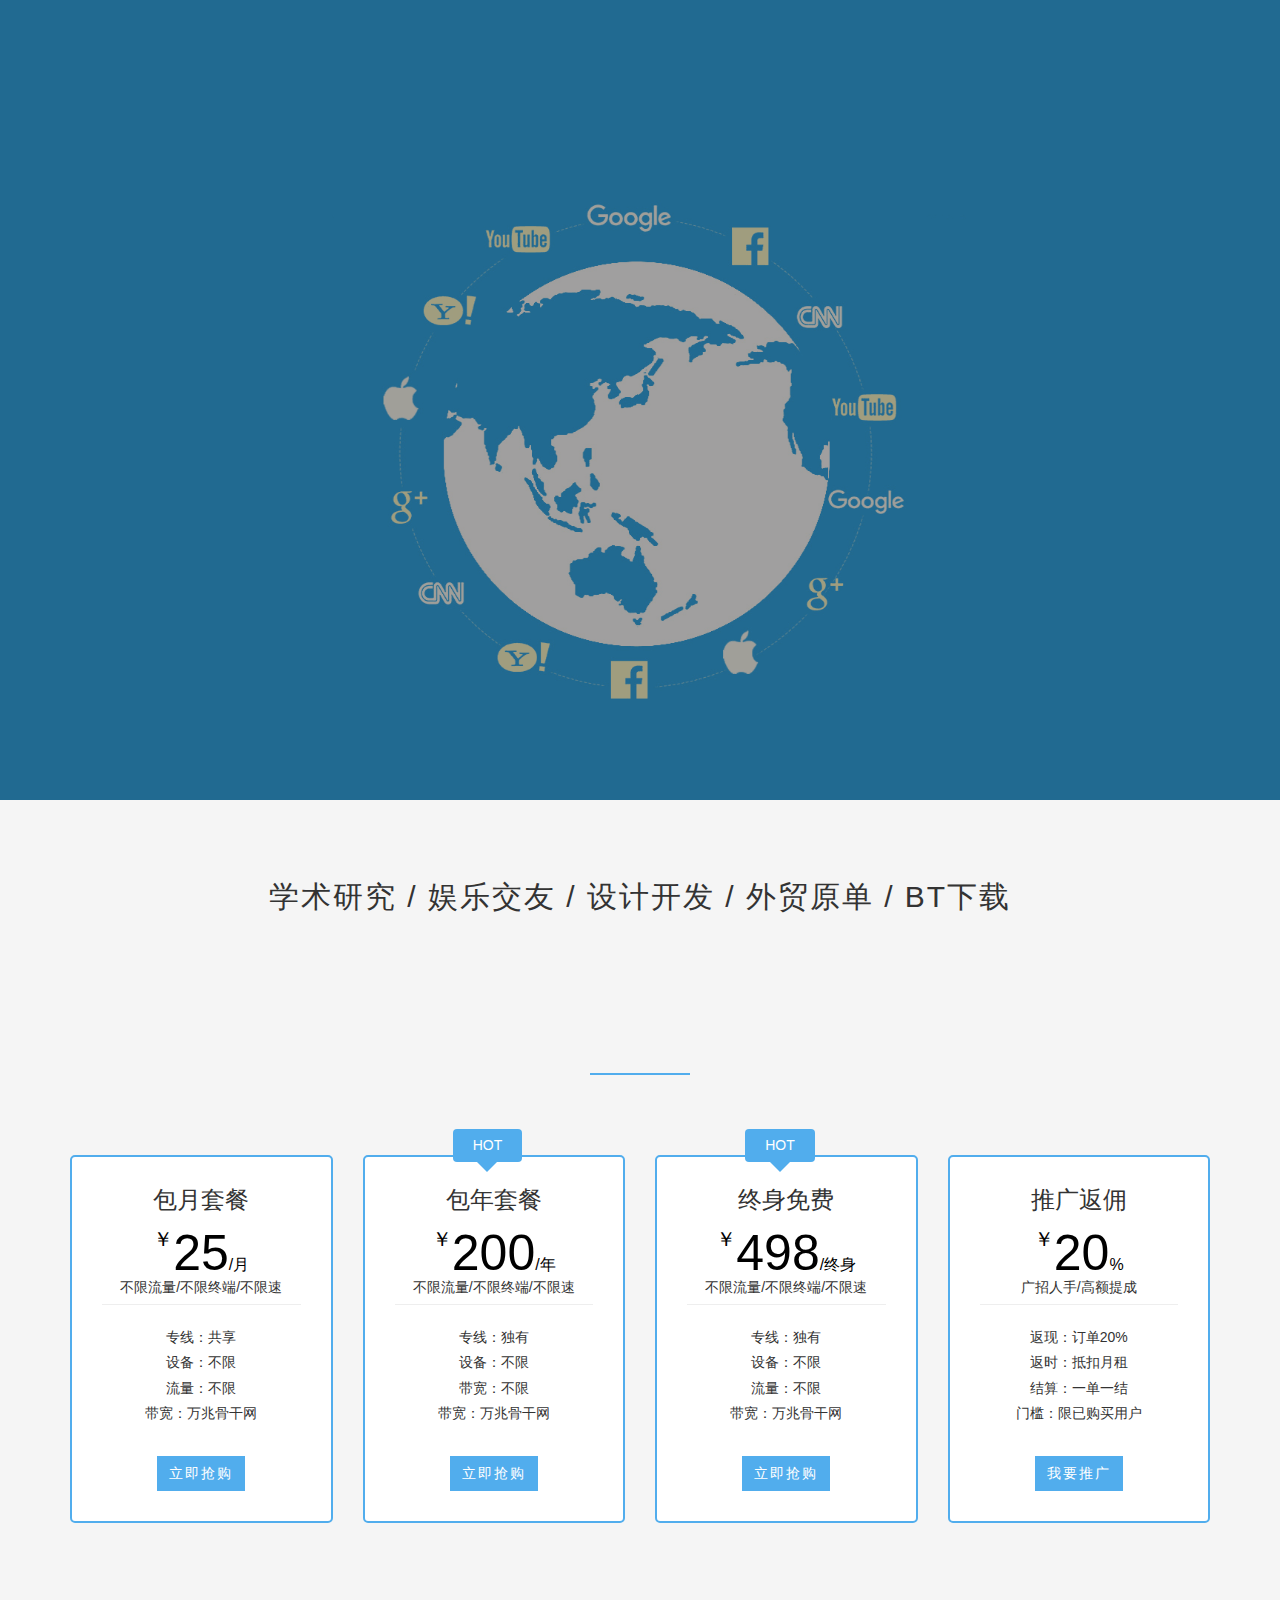
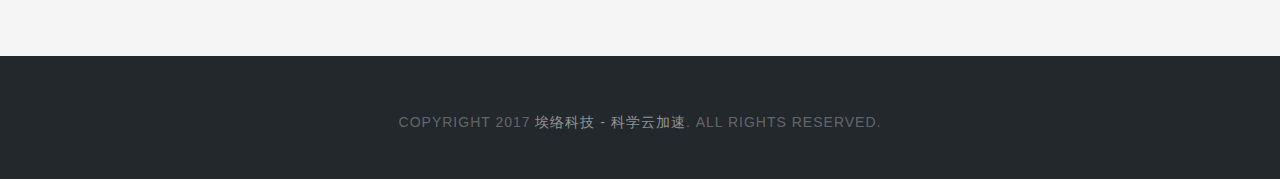
==== commit f90f62ba: "v1.1" ====
--- a/index.html
+++ b/index.html
@@ -6,8 +6,8 @@
         <meta http-equiv="Cache-Control" content="no-transform">  
         <meta http-equiv="Cache-Control" content="no-siteapp">  
 		<meta name="viewport" content="width=device-width, initial-scale=1, maximum-scale=1">
-		<meta name="description" content="Cool6-科学云加速是由下一代互联网国家工程中心(CFIEC)发起的实验性的IPv6过渡技术测试平台。目的是为了推动IPv6应用落地，充实IPv6资源，加快IPv6过渡步伐。同时也为需要进行IPv6测试的企业和个人提供一个优质和开放的测试环境。">
-		<meta name="keywords" content="ipv6,Cool6,Cool6官方,科学云加速,ipv6地址,ipv6是什么,ipv6协议,教育网">
+		<meta name="description" content="vbox-科学云加速是由下一代互联网国家工程中心(CFIEC)发起的实验性的IPv6过渡技术测试平台。目的是为了推动IPv6应用落地，充实IPv6资源，加快IPv6过渡步伐。同时也为需要进行IPv6测试的企业和个人提供一个优质和开放的测试环境。">
+		<meta name="keywords" content="ipv6,vbox,vbox官方,科学云加速,ipv6地址,ipv6是什么,ipv6协议,教育网">
 		<link rel="dns-prefetch" href="https://s.w.org/">
 <link rel="stylesheet" id="ws_alipay_front_css-css" href="./css/index_files/front.css" type="text/css" media="all">
 <link rel="stylesheet" id="animate-style-css" href="./css/index_files/animate.min.css" type="text/css" media="all">
@@ -53,7 +53,7 @@
 						<div class="row">
 							<div class="col-md-8 col-md-offset-2 text-center heading-section">
 								<h3>学术研究 / 娱乐交友 / 设计开发 / 外贸原单 / BT下载</h3>
-				<!--				<p>COOL6 集成了以下IPv6过渡功能
+				<!--				<p>vbox 集成了以下IPv6过渡功能
                             </p><li>IPv4到IPv6接入功能</li>
                             <li>IPv6到IPv4转换功能</li>
                     <p></p>	-->
@@ -81,7 +81,7 @@
 										<li>专线：共享</li>
 										<li>设备：不限</li>
 										<li>流量：不限</li>
-										<li>带宽：全时段万兆骨干网</li>
+										<li>带宽：万兆骨干网</li>
 									</ul>
 									<a target="_blank" rel="nofollow" href="https://item.taobao.com/item.htm?spm=a230r.1.14.1.IlYkfU&id=543770379218&ns=1&abbucket=9#detail" class="btn btn-primary btn-sm">立即抢购</a>
 								</div>
@@ -103,12 +103,12 @@
 										<li>专线：独有</li>
 										<li>设备：不限</li>
 										<li>带宽：不限</li>
-										<li>带宽：全时段万兆骨干网</li>
+										<li>带宽：万兆骨干网</li>
 									</ul>
 									<a target="_blank" rel="nofollow" href="https://item.taobao.com/item.htm?spm=a230r.1.14.1.IlYkfU&id=543770379218&ns=1&abbucket=9#detail" class="btn btn-primary btn-sm">立即抢购</a>
 								</div>
 							</div>
-																												<div class="clearfix visible-sm-block">
+							<div class="clearfix visible-sm-block">
 							</div>
 							<div class="col-md-3 col-sm-6 ">
 								<div class="price-box popular">
@@ -124,7 +124,7 @@
 										<li>专线：独有</li>
 										<li>设备：不限</li>
 										<li>流量：不限</li>
-										<li>带宽：全时段万兆骨干网</li>
+										<li>带宽：万兆骨干网</li>
 									</ul>
 									<a target="_blank" rel="nofollow" href="https://item.taobao.com/item.htm?spm=a230r.1.14.1.IlYkfU&id=543770379218&ns=1&abbucket=9#detail" class="btn btn-primary btn-sm">立即抢购</a>
 								</div>
@@ -139,10 +139,10 @@
 									<p>广招人手/高额提成</p>
 									<hr>
 									<ul class="pricing-info">
-										<li>返佣：订单金额20%现金奖励</li>
-										<li>保证：订单完成即刻佣金返还</li>
-										<li>结算：一单一结，即时到账</li>
-										<li>门槛：仅限已经购买用户</li>
+										<li>返现：订单20%</li>
+										<li>返时：抵扣月租</li>
+										<li>结算：一单一结</li>
+										<li>门槛：限已购买用户</li>
 									</ul>
 									<a target="_blank" rel="nofollow" href="http://wpa.qq.com/msgrd?v=1&amp;uin=88258528&amp;menu=yes" class="btn btn-primary btn-sm">我要推广</a>
 								</div>
@@ -152,7 +152,7 @@
 					<div class="container">
 						<div class="row">
 							<div class="col-md-8 col-md-offset-2 text-center animate-box">
-								<p>* 【所有客户】均可无理由半价退款，退款后也能继续使用到订单过期【退款后不负责售后服务】</p>
+								<p>* 【所有客户】均可7天内无理由退换货</p>
 							</div>
 						</div>
 					</div>
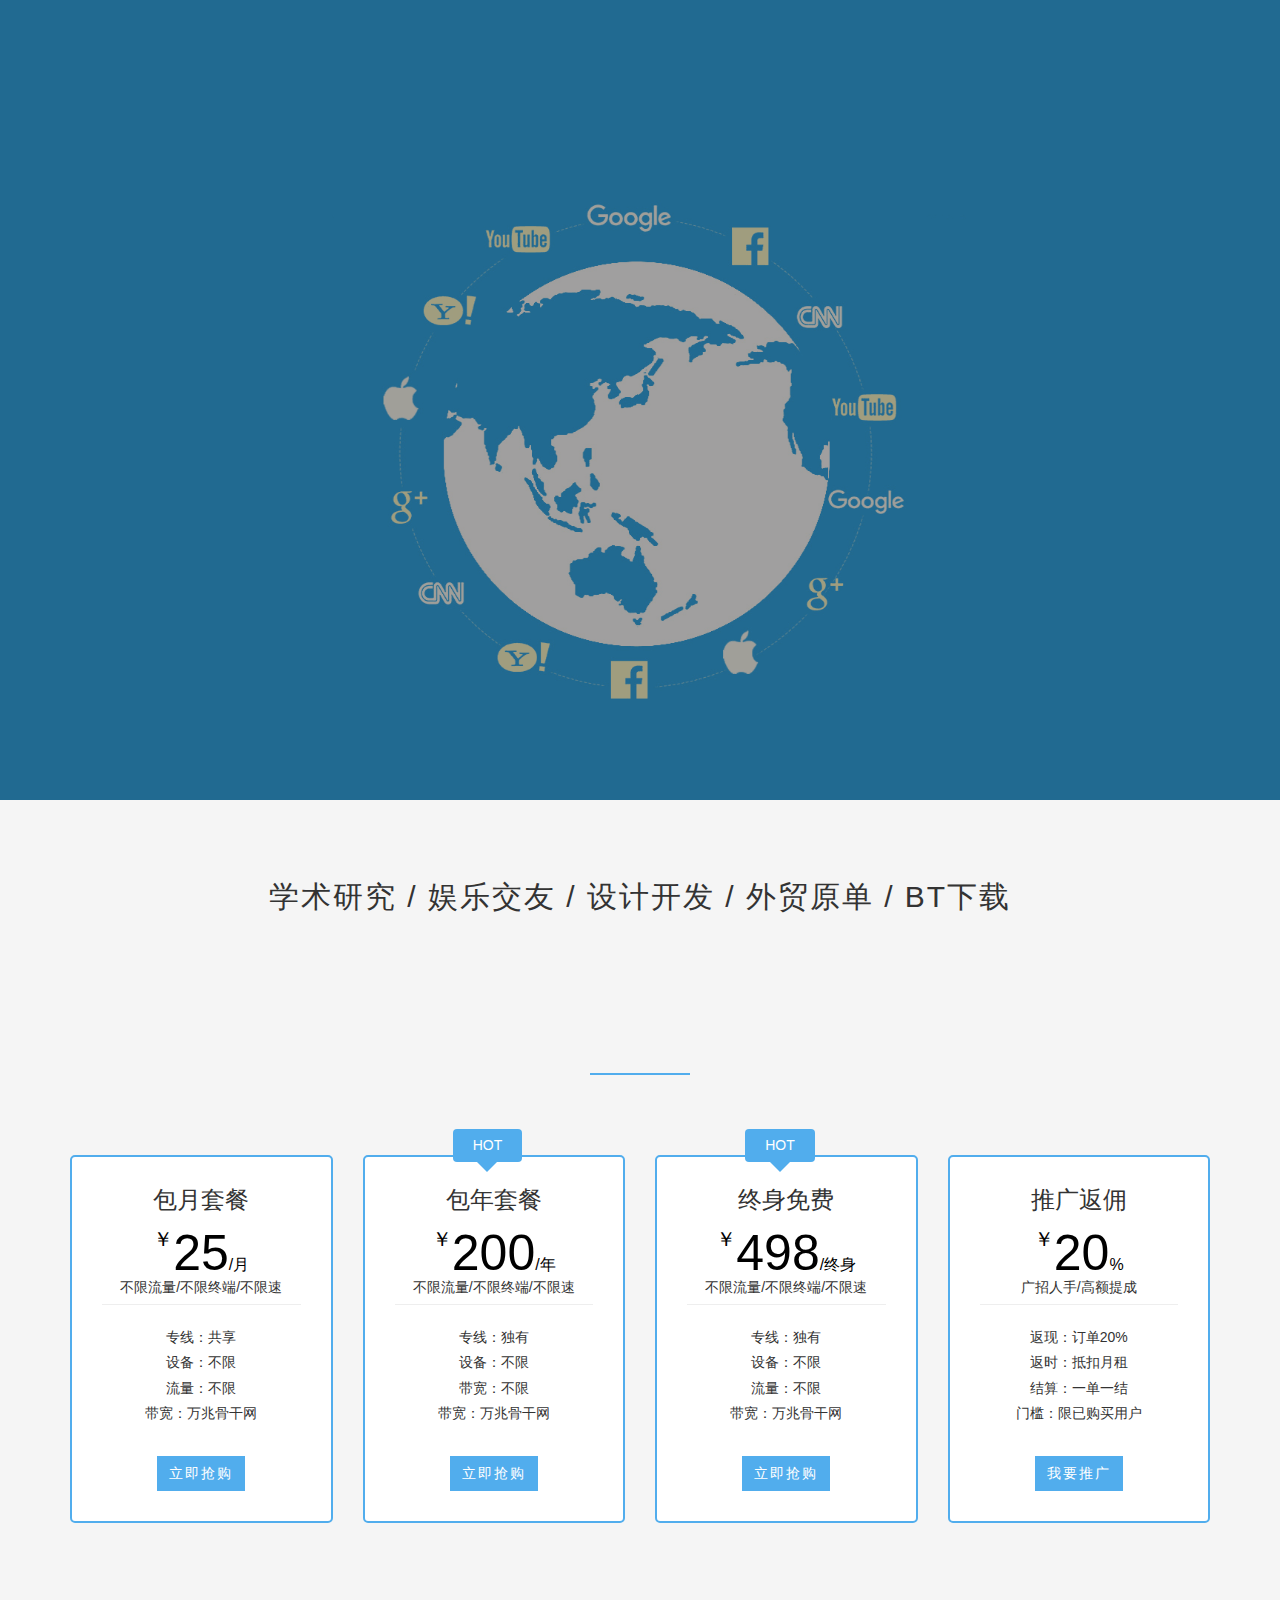
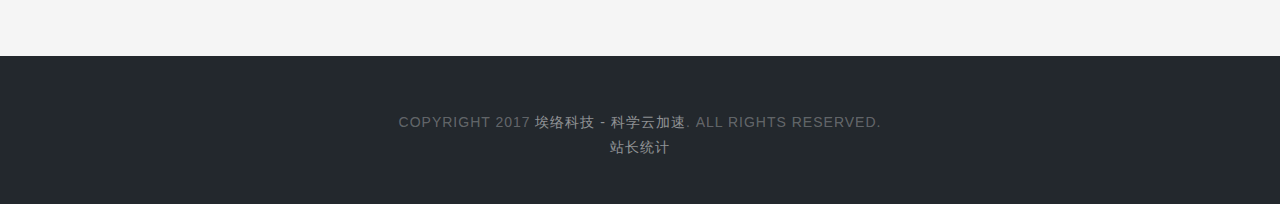
==== commit 3bfd42c9: "Add CNZZ support" ====
--- a/index.html
+++ b/index.html
@@ -171,6 +171,7 @@
 									<p class="kratos-social-icons">
 																																																															</p>
 									<p>Copyright 2017 <a href="index.html">埃络科技 - 科学云加速</a>. All Rights Reserved.
+									 <br><a href="https://web.umeng.com/main.php?c=site&a=show&siteid=1262668103">站长统计</a>
 									</p><p><script src="./js/index_files/hm.js.下载"></script><script>var _hmt = _hmt || [];
 (function() {
   var hm = document.createElement("script");
@@ -201,5 +202,6 @@
 <script type="text/javascript" src="./js/index_files/kratos.js.下载"></script>
 <script type="text/javascript" src="./js/index_files/kratos.diy.js.下载"></script>
 <script type="text/javascript" src="./js/index_files/wp-embed.min.js.下载"></script>
-					
+
+<script type="text/javascript">var cnzz_protocol = (("https:" == document.location.protocol) ? " https://" : " http://");document.write(unescape("%3Cspan id='cnzz_stat_icon_1262668103'%3E%3C/span%3E%3Cscript src='" + cnzz_protocol + "s19.cnzz.com/z_stat.php%3Fid%3D1262668103' type='text/javascript'%3E%3C/script%3E"));</script>				
 </body></html>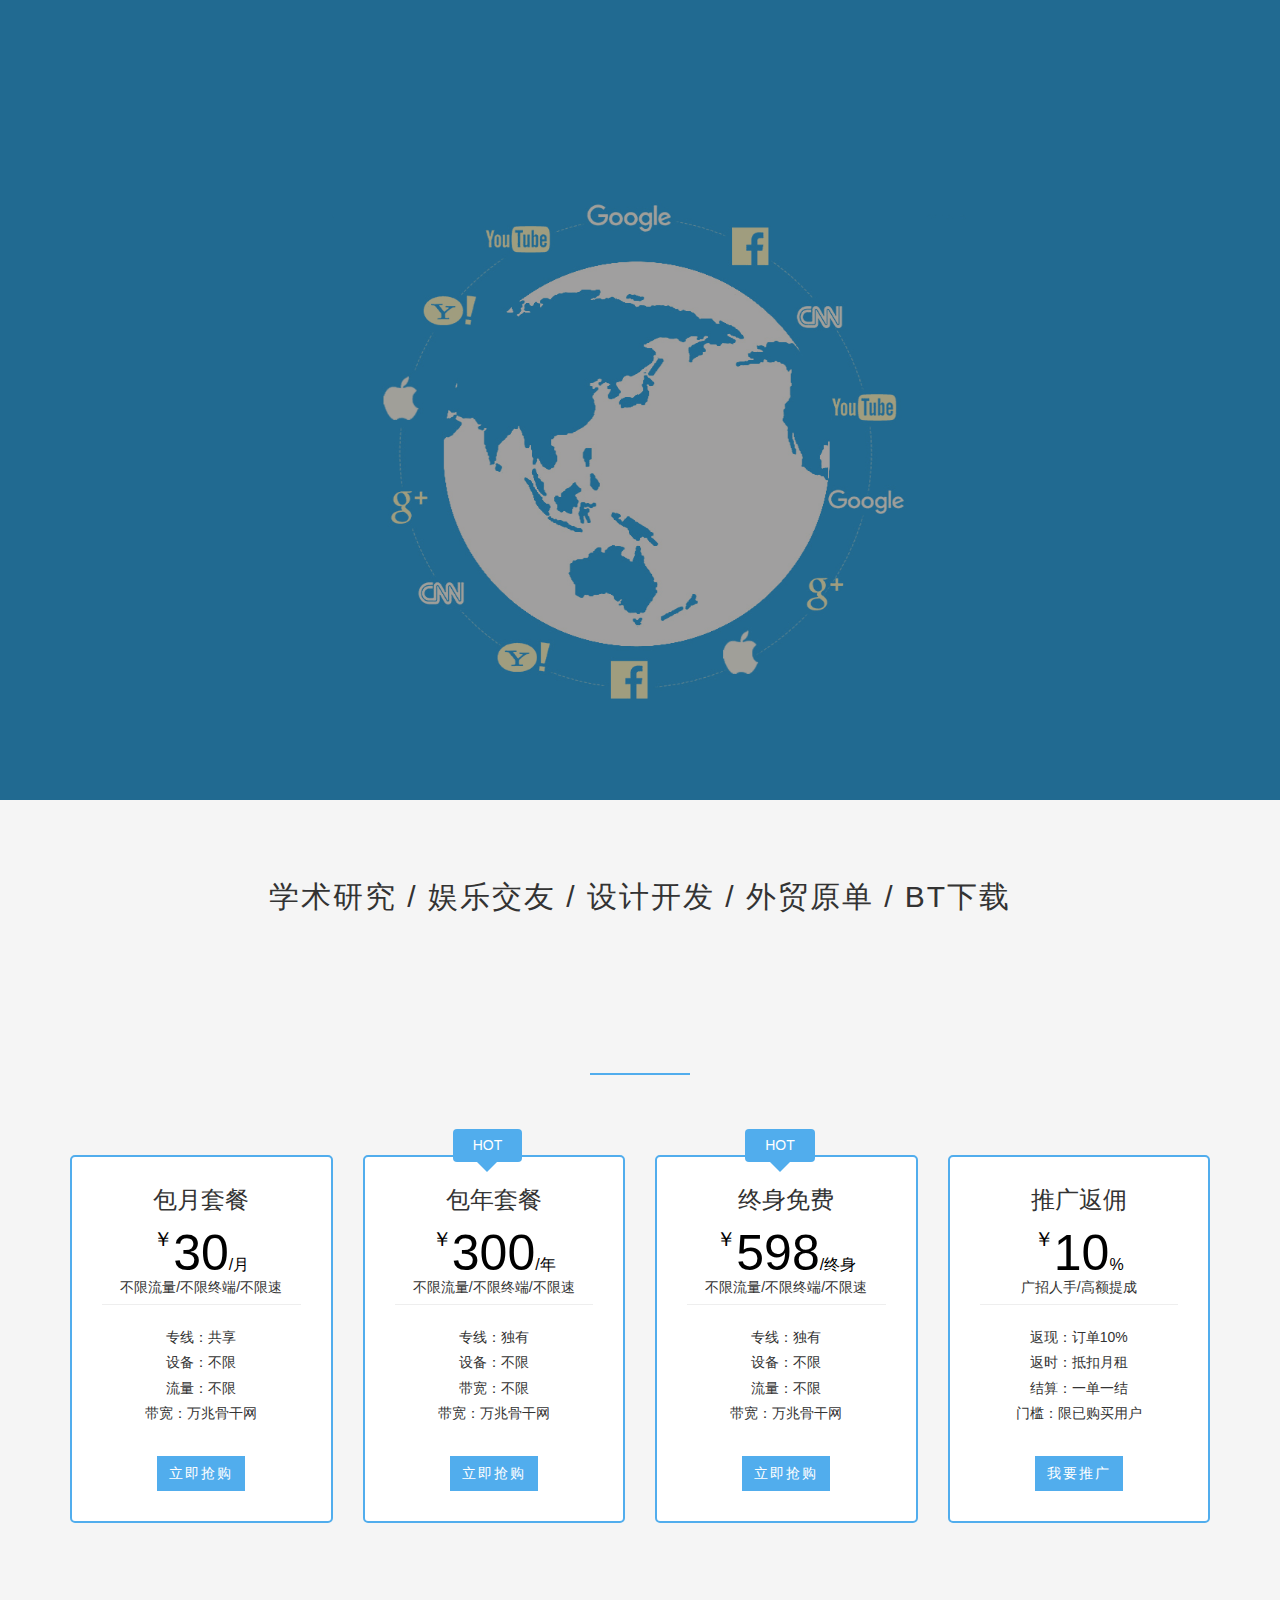
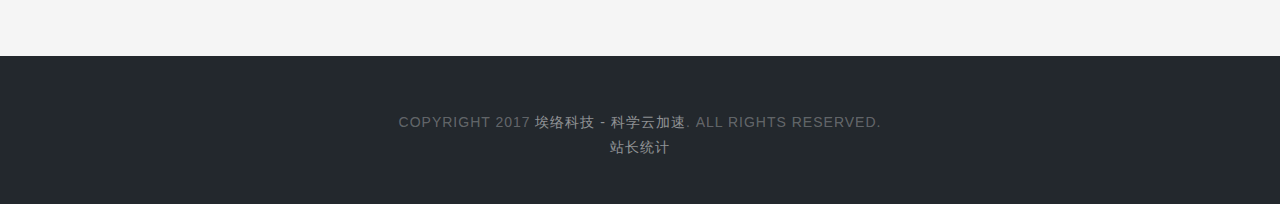
==== commit 968b6f22: "Price Change" ====
--- a/index.html
+++ b/index.html
@@ -73,7 +73,7 @@
 								<!--	<h2 class="pricing-plan">包月套餐</h2>	-->
 									<h3>包月套餐</h3>
 									<div class="price">
-										<sup class="currency">￥</sup>25<small>/月</small>
+										<sup class="currency">￥</sup>30<small>/月</small>
 									</div>
 									<p>不限流量/不限终端/不限速</p>
 									<hr>
@@ -95,7 +95,7 @@
 								<!--	<h3 class="pricing-plan">包年套餐</h3>	-->
 									<h3>包年套餐</h3>
 									<div class="price">
-										<sup class="currency">￥</sup>200<small>/年</small>
+										<sup class="currency">￥</sup>300<small>/年</small>
 									</div>
 									<p>不限流量/不限终端/不限速</p>
 									<hr>
@@ -116,7 +116,7 @@
 							<!--		<h2 class="pricing-plan">终身套餐</h2>	-->
 									<h3>终身免费</h3>
 									<div class="price">
-										<sup class="currency">￥</sup>498<small>/终身</small>
+										<sup class="currency">￥</sup>598<small>/终身</small>
 									</div>
 									<p>不限流量/不限终端/不限速</p>
 									<hr>
@@ -134,12 +134,12 @@
 							<!--		<h2 class="pricing-plan">推广返佣</h2>	-->
 									<h3>推广返佣</h3>
 									<div class="price">
-										<sup class="currency">￥</sup>20<small>%</small>
+										<sup class="currency">￥</sup>10<small>%</small>
 									</div>
 									<p>广招人手/高额提成</p>
 									<hr>
 									<ul class="pricing-info">
-										<li>返现：订单20%</li>
+										<li>返现：订单10%</li>
 										<li>返时：抵扣月租</li>
 										<li>结算：一单一结</li>
 										<li>门槛：限已购买用户</li>
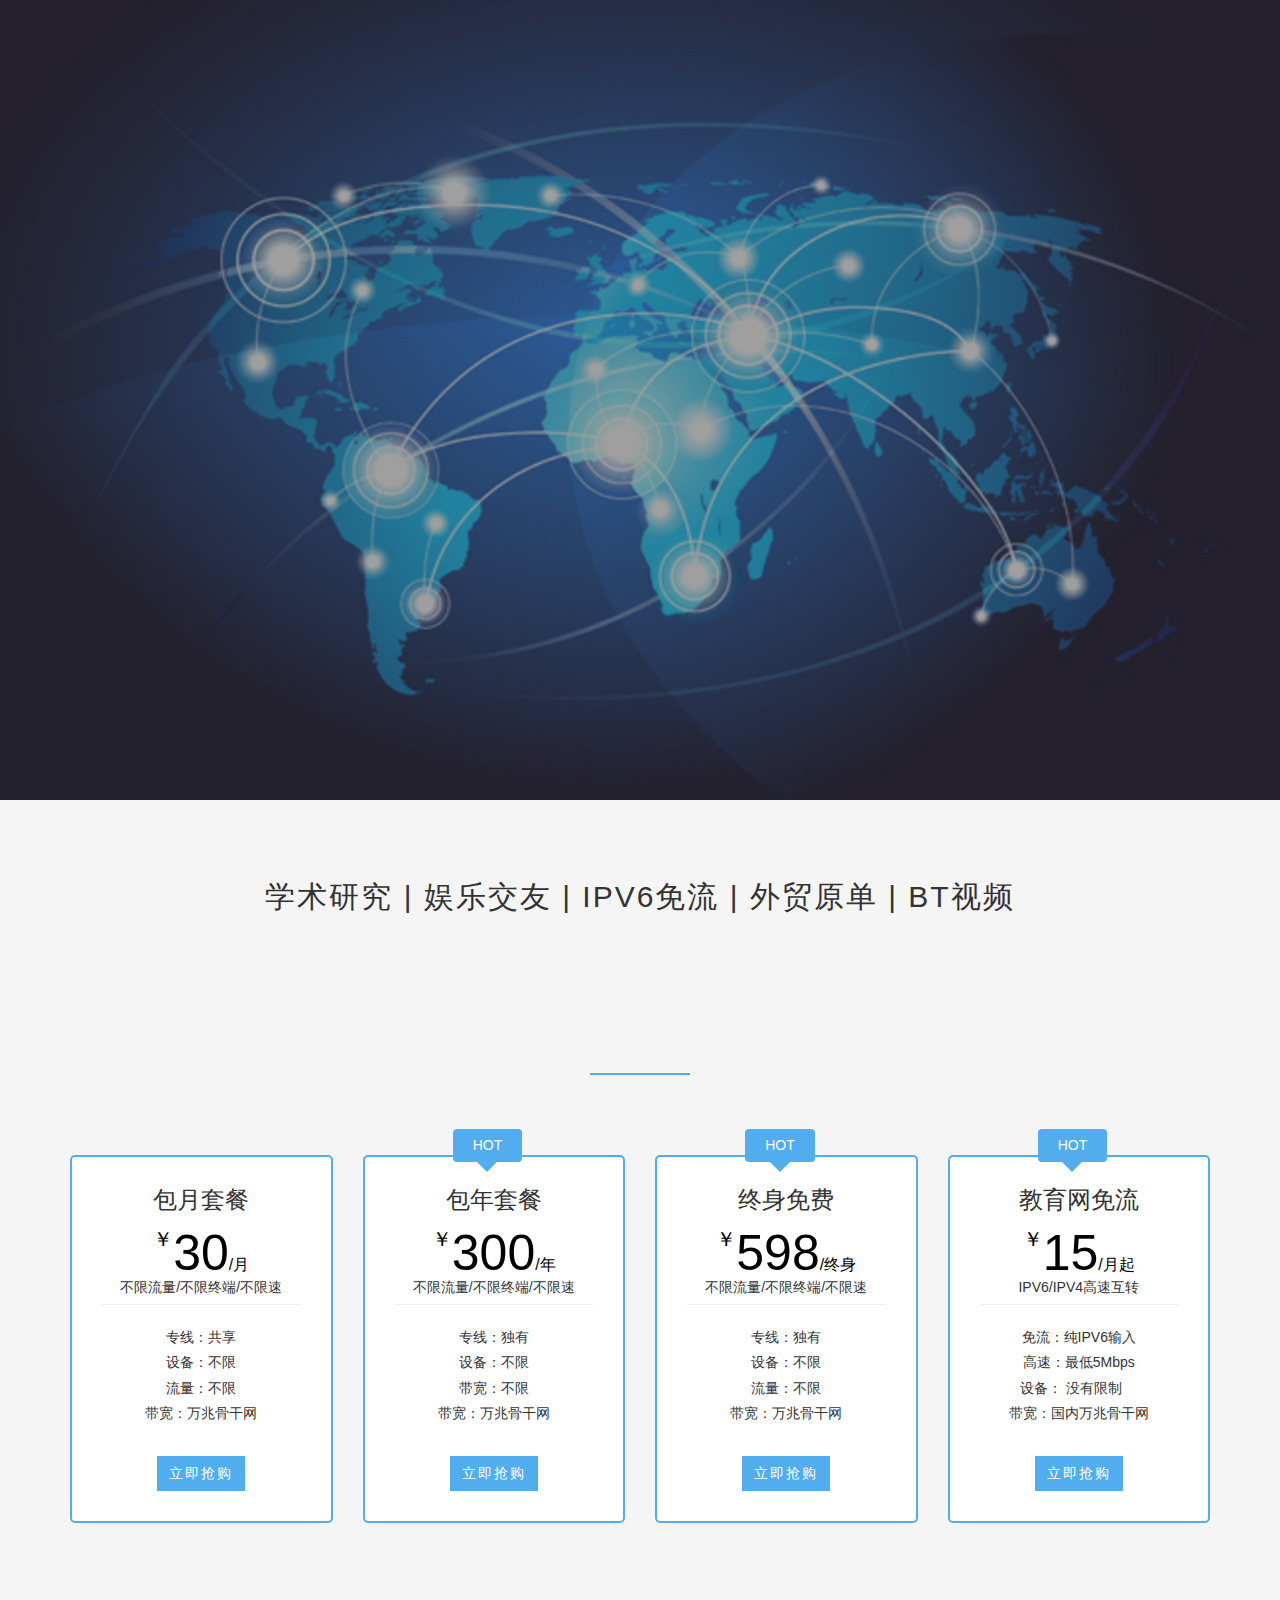
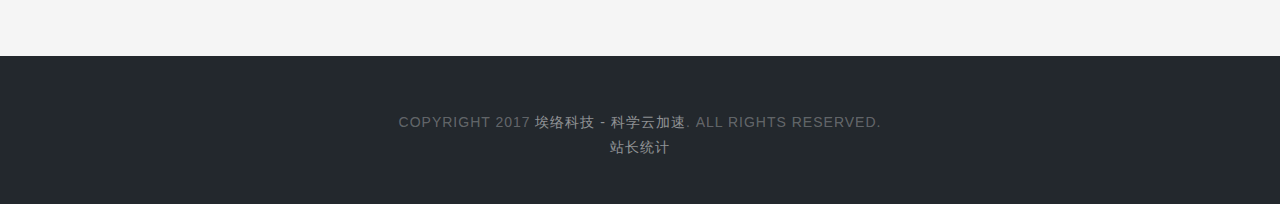
==== commit 03092c6f: "V1.3" ====
--- a/index.html
+++ b/index.html
@@ -39,8 +39,8 @@
 	<div class="kratos-overlay"></div>
 	<div class="kratos-cover kratos-topimg text-center" style="background-image: url(./images/pic1.png)">
 		<div class="desc animate-box fadeInUp animated">
-			<h2>IPv6 - 下一代互联网</h2>
-			<span>科学上网，全球畅通</span>
+			<h2>IPV6 - 下一代互联网</h2>
+			<span>公网、教育网、局域网，全网畅通</span>
 
 		</div>
 	</div>
@@ -52,7 +52,7 @@
 					<div class="container">
 						<div class="row">
 							<div class="col-md-8 col-md-offset-2 text-center heading-section">
-								<h3>学术研究 / 娱乐交友 / 设计开发 / 外贸原单 / BT下载</h3>
+								<h3>学术研究 | 娱乐交友 | IPV6免流 | 外贸原单 | BT视频</h3>
 				<!--				<p>vbox 集成了以下IPv6过渡功能
                             </p><li>IPv4到IPv6接入功能</li>
                             <li>IPv6到IPv4转换功能</li>
@@ -83,7 +83,10 @@
 										<li>流量：不限</li>
 										<li>带宽：万兆骨干网</li>
 									</ul>
+									<!--
 									<a target="_blank" rel="nofollow" href="https://item.taobao.com/item.htm?spm=a230r.1.14.1.IlYkfU&id=543770379218&ns=1&abbucket=9#detail" class="btn btn-primary btn-sm">立即抢购</a>
+									-->
+									<a target="_blank" rel="nofollow" href="https://shop400594042.taobao.com/" class="btn btn-primary btn-sm">立即抢购</a>							
 								</div>
 								
 							</div>
@@ -105,7 +108,10 @@
 										<li>带宽：不限</li>
 										<li>带宽：万兆骨干网</li>
 									</ul>
+									<!--
 									<a target="_blank" rel="nofollow" href="https://item.taobao.com/item.htm?spm=a230r.1.14.1.IlYkfU&id=543770379218&ns=1&abbucket=9#detail" class="btn btn-primary btn-sm">立即抢购</a>
+									-->
+									<a target="_blank" rel="nofollow" href="https://shop400594042.taobao.com/" class="btn btn-primary btn-sm">立即抢购</a>							
 								</div>
 							</div>
 							<div class="clearfix visible-sm-block">
@@ -126,25 +132,32 @@
 										<li>流量：不限</li>
 										<li>带宽：万兆骨干网</li>
 									</ul>
+									<!--
 									<a target="_blank" rel="nofollow" href="https://item.taobao.com/item.htm?spm=a230r.1.14.1.IlYkfU&id=543770379218&ns=1&abbucket=9#detail" class="btn btn-primary btn-sm">立即抢购</a>
-								</div>
-							</div>
-							<div class="col-md-3 col-sm-6 ">
-								<div class="price-box popular">
+									-->
+									<a target="_blank" rel="nofollow" href="https://shop400594042.taobao.com/" class="btn btn-primary btn-sm">立即抢购</a>							
+								</div>
+							</div>
+							<div class="col-md-3 col-sm-6 ">
+								<div class="price-box popular">
+										<div class="popular-text">HOT</div>
 							<!--		<h2 class="pricing-plan">推广返佣</h2>	-->
-									<h3>推广返佣</h3>
-									<div class="price">
-										<sup class="currency">￥</sup>10<small>%</small>
-									</div>
-									<p>广招人手/高额提成</p>
-									<hr>
-									<ul class="pricing-info">
-										<li>返现：订单10%</li>
-										<li>返时：抵扣月租</li>
-										<li>结算：一单一结</li>
-										<li>门槛：限已购买用户</li>
-									</ul>
-									<a target="_blank" rel="nofollow" href="http://wpa.qq.com/msgrd?v=1&amp;uin=88258528&amp;menu=yes" class="btn btn-primary btn-sm">我要推广</a>
+									<h3>教育网免流</h3>
+									<div class="price">
+										<sup class="currency">￥</sup>15<small>/月起</small>
+									</div>
+									<p>IPV6/IPV4高速互转</p>
+									<hr>
+									<ul class="pricing-info">
+										<li>免流：纯IPV6输入</li>
+										<li>高速：最低5Mbps</li>
+										<li>设备： 没有限制&nbsp;&nbsp;&nbsp;&nbsp;</li>
+										<li>带宽：国内万兆骨干网</li>
+									</ul>
+									<a target="_blank" rel="nofollow" href="https://item.taobao.com/item.htm?spm=a230r.1.14.11.76bf523dbSCGj&id=558725859825&ns=1&abbucket=6#detail" class="btn btn-primary btn-sm">立即抢购</a>
+									<!--
+									<a target="_blank" rel="nofollow" href="http://wpa.qq.com/msgrd?v=1&amp;uin=88258528&amp;menu=yes" class="btn btn-primary btn-sm">立即抢购</a>
+									-->
 								</div>
 							</div>
 						</div>
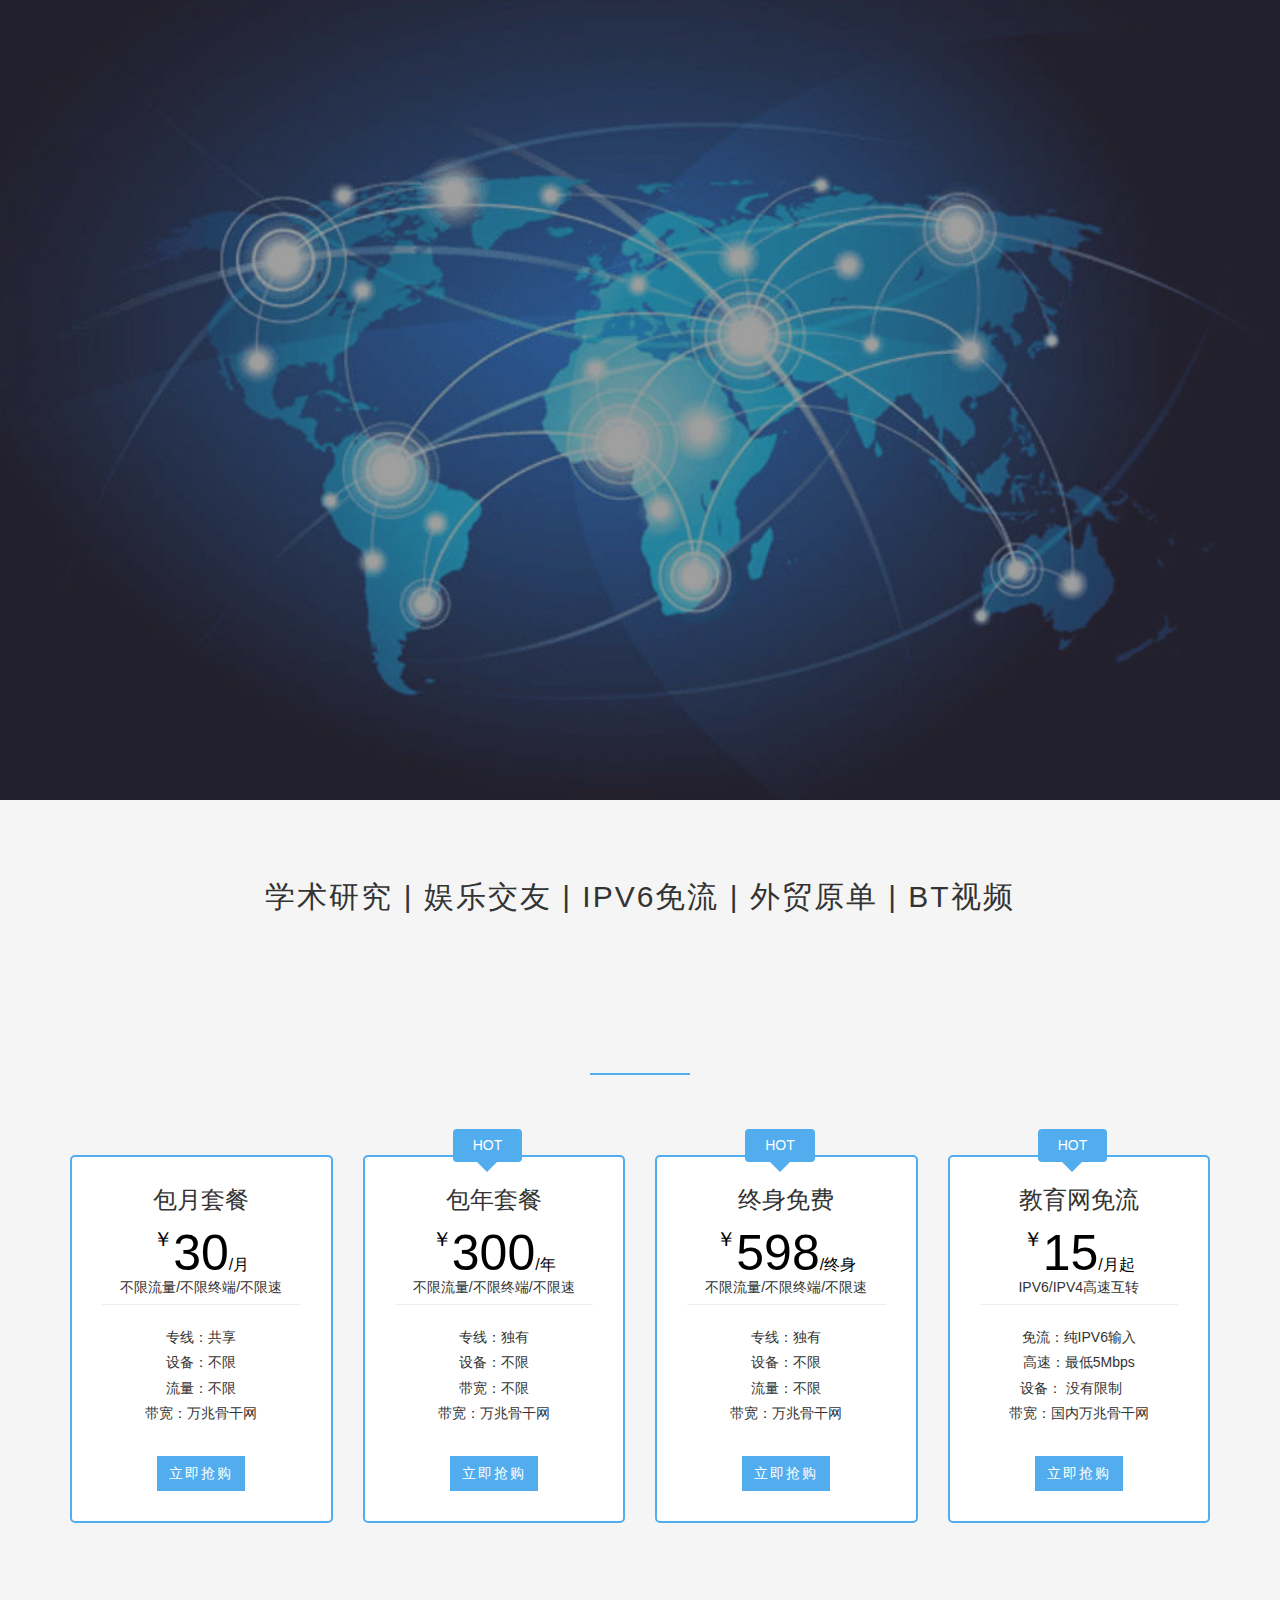
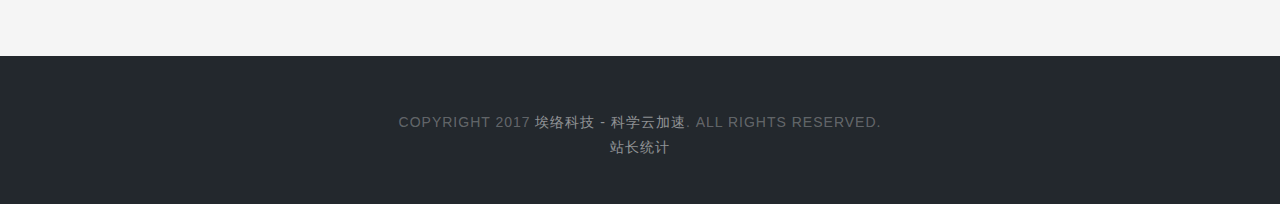
==== commit 387f89e8: "SpeedUp" ====
--- a/index.html
+++ b/index.html
@@ -17,6 +17,8 @@
 <link rel="stylesheet" id="kratos-style-css" href="./css/index_files/style.css" type="text/css" media="all">
 <link rel="stylesheet" id="kratos-diy-style-css" href="./css/index_files/kratos.diy.css" type="text/css" media="all">
 			</head>
+			
+			<meta name="baidu-site-verification" content="0v4ckhjIvF" />	
 		<body data-spy="scroll" data-target=".scrollspy">
 		<div id="kratos-wrapper">
 			<div id="kratos-page">
@@ -37,7 +39,7 @@
 
 <div class="kratos-start">
 	<div class="kratos-overlay"></div>
-	<div class="kratos-cover kratos-topimg text-center" style="background-image: url(./images/pic1.png)">
+	<div class="kratos-cover kratos-topimg text-center" style="background-image: url(./images/pic.jpg)">
 		<div class="desc animate-box fadeInUp animated">
 			<h2>IPV6 - 下一代互联网</h2>
 			<span>公网、教育网、局域网，全网畅通</span>
@@ -154,7 +156,7 @@
 										<li>设备： 没有限制&nbsp;&nbsp;&nbsp;&nbsp;</li>
 										<li>带宽：国内万兆骨干网</li>
 									</ul>
-									<a target="_blank" rel="nofollow" href="https://item.taobao.com/item.htm?spm=a230r.1.14.11.76bf523dbSCGj&id=558725859825&ns=1&abbucket=6#detail" class="btn btn-primary btn-sm">立即抢购</a>
+									<a target="_blank" rel="nofollow" href="https://shop400594042.taobao.com"class="btn btn-primary btn-sm">立即抢购</a>
 									<!--
 									<a target="_blank" rel="nofollow" href="http://wpa.qq.com/msgrd?v=1&amp;uin=88258528&amp;menu=yes" class="btn btn-primary btn-sm">立即抢购</a>
 									-->
@@ -185,13 +187,17 @@
 																																																															</p>
 									<p>Copyright 2017 <a href="index.html">埃络科技 - 科学云加速</a>. All Rights Reserved.
 									 <br><a href="https://web.umeng.com/main.php?c=site&a=show&siteid=1262668103">站长统计</a>
-									</p><p><script src="./js/index_files/hm.js.下载"></script><script>var _hmt = _hmt || [];
+									</p>
+								<!--	<p><script src="./js/index_files/hm.js.下载"></script>
+									<script>var _hmt = _hmt || [];
 (function() {
   var hm = document.createElement("script");
   hm.src = "https://hm.baidu.com/hm.js?20b38b7c99f77949892bb6176f34464e";
   var s = document.getElementsByTagName("script")[0]; 
   s.parentNode.insertBefore(hm, s);
-})();</script></p>
+})();</script>
+-->
+</p>
 								</div>
 							</div>
 						</div>
